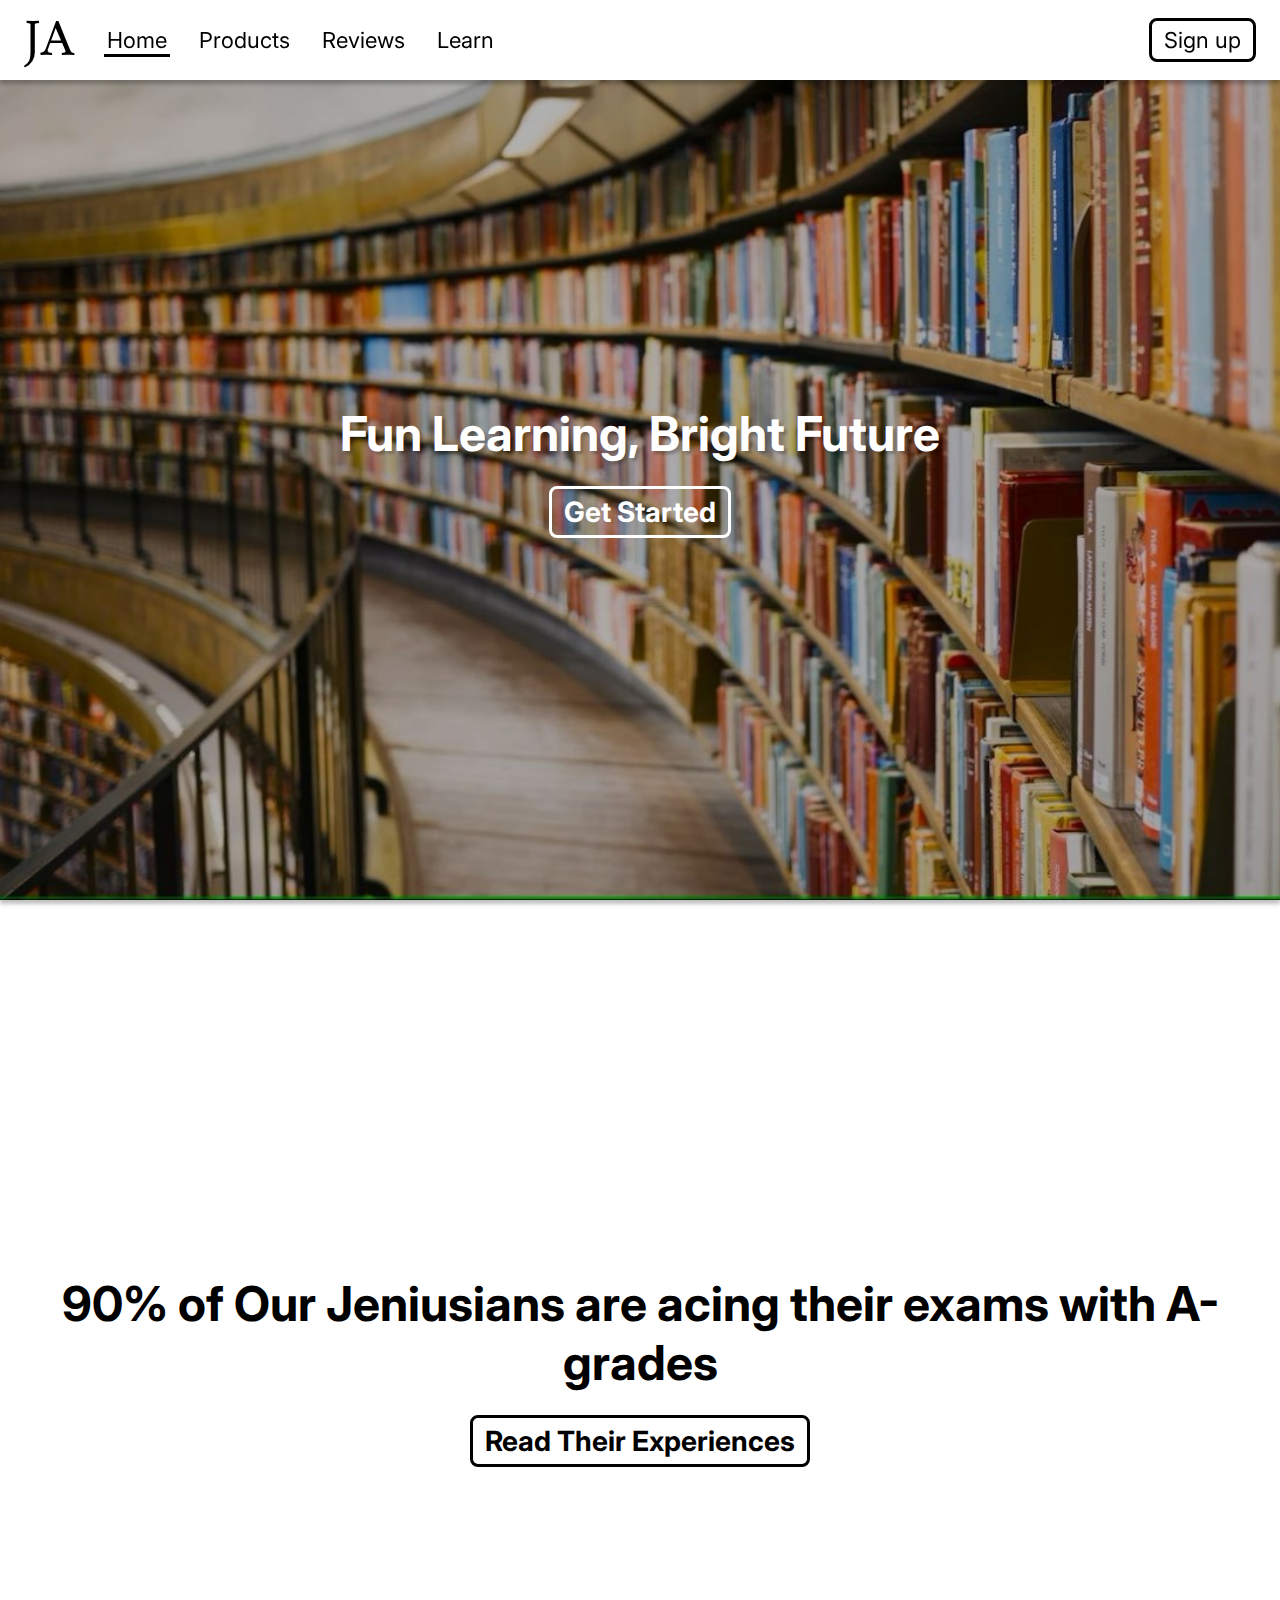
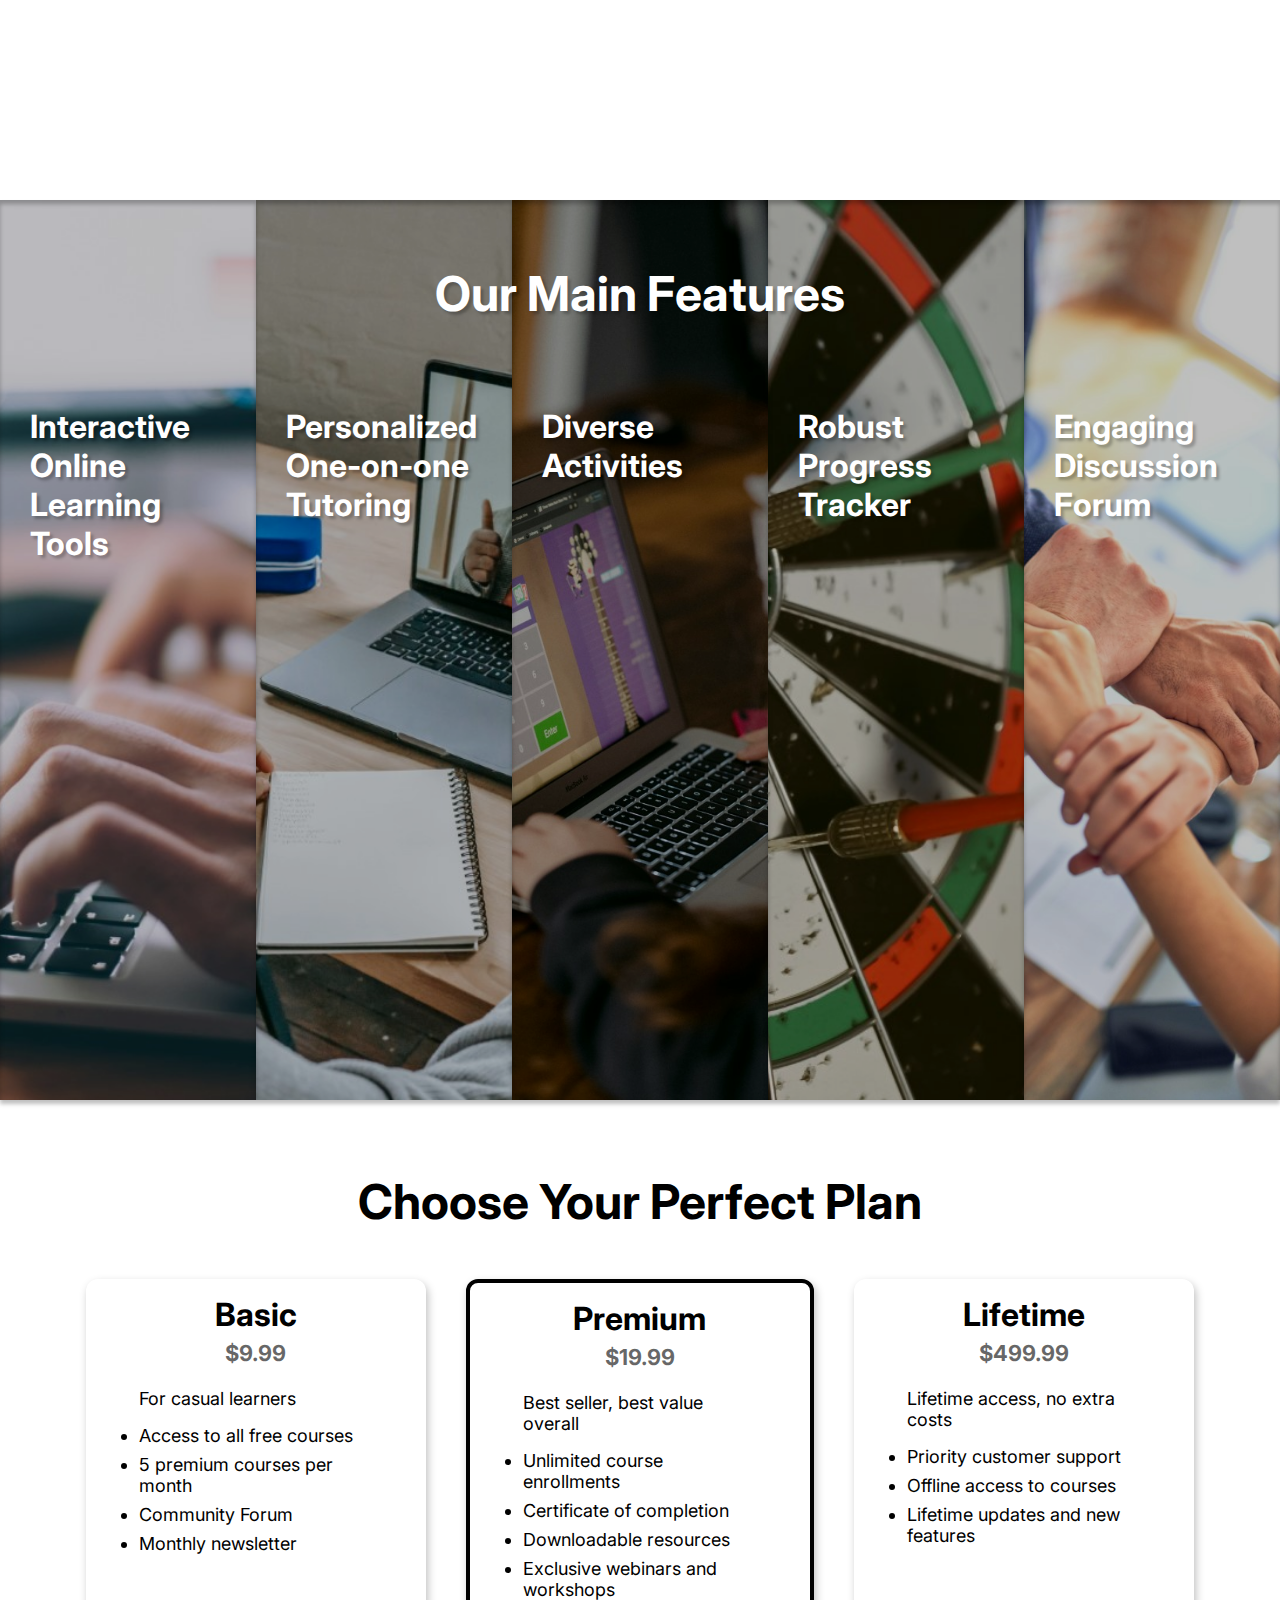
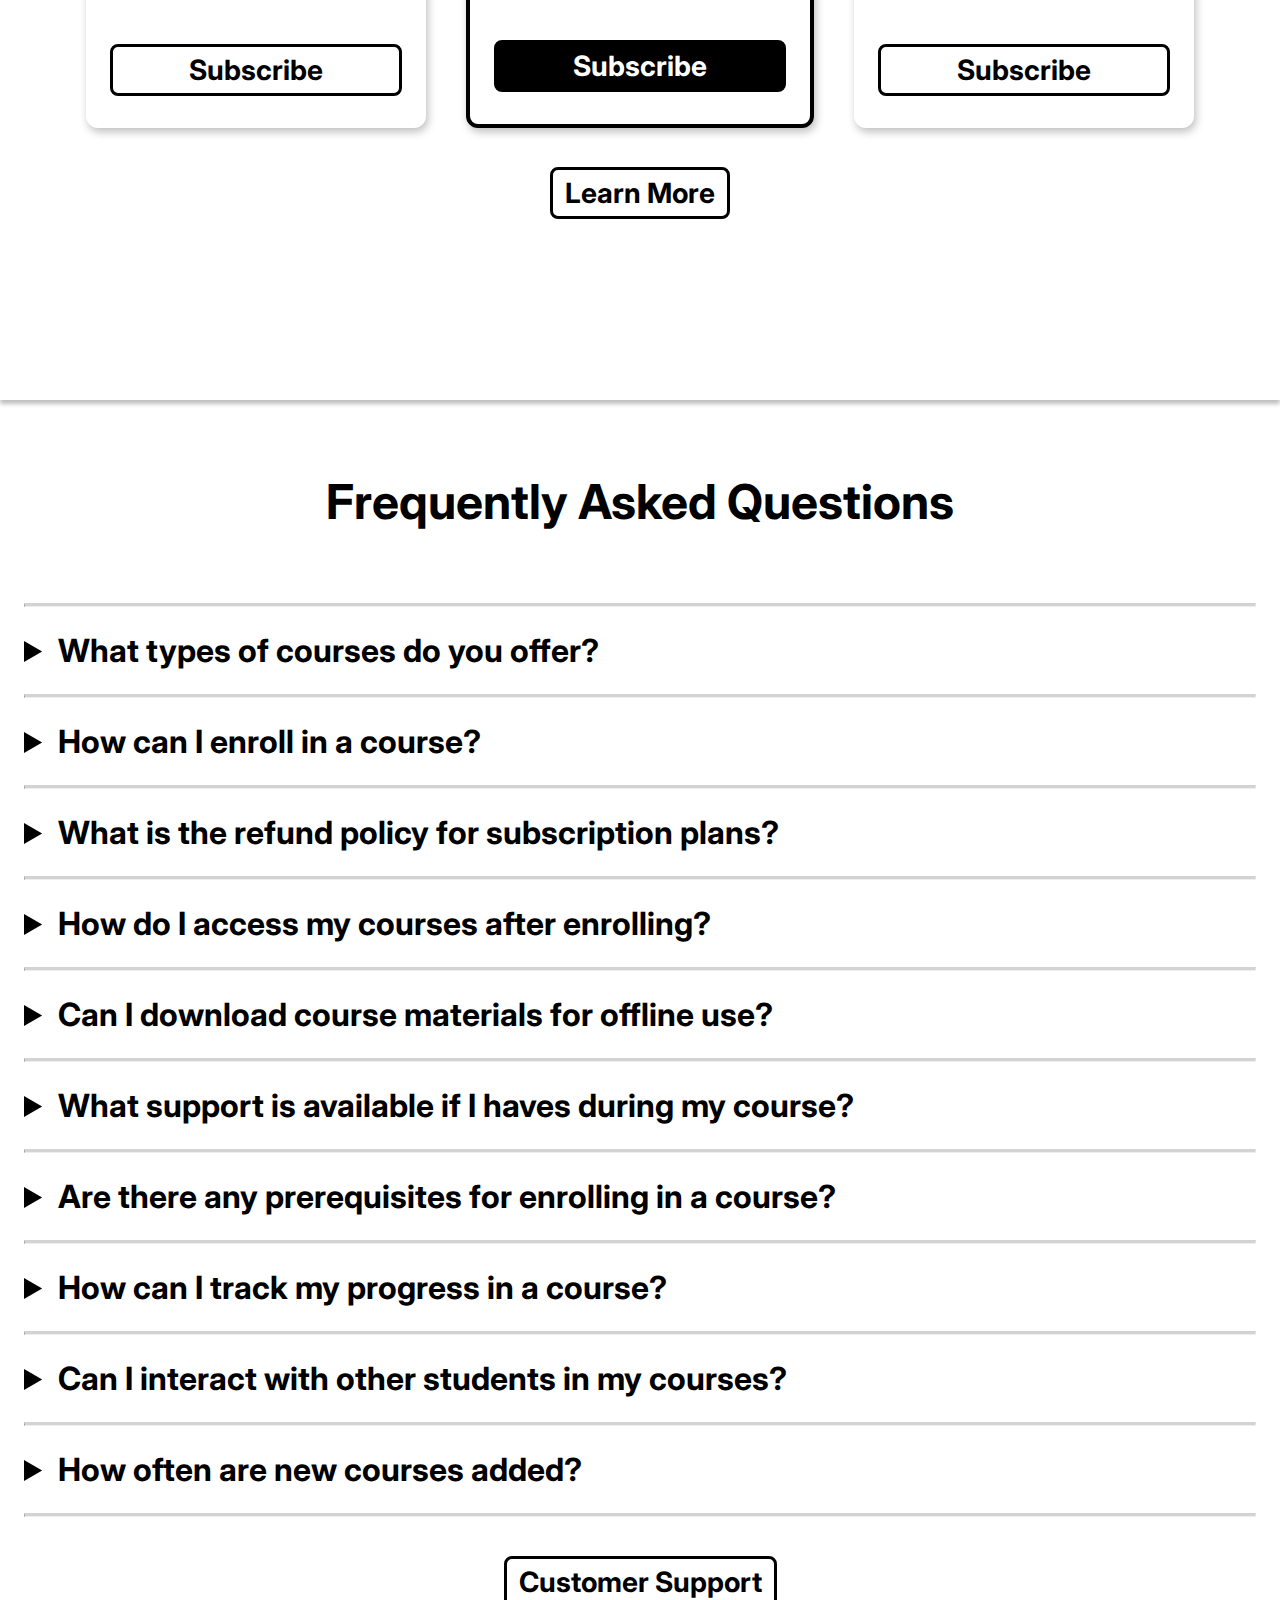
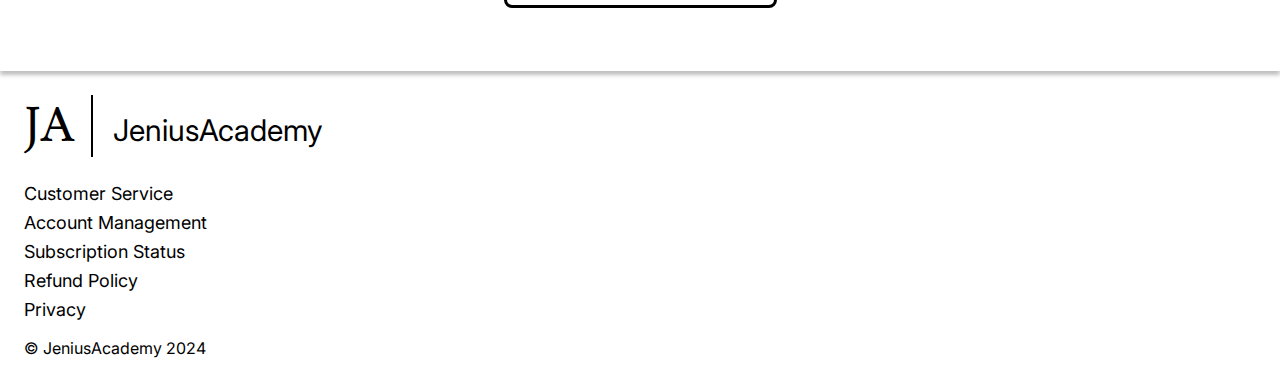
==== index.html @ 5852e455 "Started on the register page and from" ====
<!DOCTYPE html>
<html lang="en">

<head>
  <meta charset="UTF-8">
  <meta name="viewport" content="width=device-width, initial-scale=1.0">
  <link rel="stylesheet" href="/styles/style.css">
  <script src="/scripts/customElements.js" defer></script>
  <link rel="preconnect" href="https://fonts.googleapis.com">
  <link rel="preconnect" href="https://fonts.gstatic.com" crossorigin>
  <link
    href="https://fonts.googleapis.com/css2?family=Lusitana:wght@400;700&family=Roboto+Mono:ital,wght@0,100..700;1,100..700&display=swap"
    rel="stylesheet">
  <link
    href="https://fonts.googleapis.com/css2?family=Inter:wght@100..900&family=Lusitana:wght@400;700&family=Roboto+Mono:ital,wght@0,100..700;1,100..700&display=swap"
    rel="stylesheet">
  <title>Home</title>
</head>

<body>
  <custom-header></custom-header>
  <section class="shaded-vertical" id="main">
    <div class="spacer">
      <h1 class="inter-bold shaded-text">Fun Learning, Bright Future</h1>
      <a class="inter-bold white-button" href="/subscription/index.html">Get Started</a>
    </div>
  </section>
  <section class="shaded-vertical" id="boast">
    <div class="spacer">
      <h1 class="inter-bold">90% of Our Jeniusians are acing their exams with A-grades</h1>
      <a class="inter-bold black-button" href="/testimony/index.html">Read Their Experiences</a>
    </div>
  </section>
  <section class="shaded-vertical" id="features">
    <h1 class="inter-bold shaded-text feature-title">Our Main Features</h1>
    <span class="feature" style="background-image: url(/assets/img/feature1.jpg);">
      <div>
        <h2 class="inter-bold shaded-text">Interactive Online Learning Tools</h2>
        <p class="inter-regular shaded-text">An engaging platform with multimedia elements, adaptive
          feedback, and
          hands-on simulations to enhance
          interactive learning.</p>
      </div>
    </span>
    <span class="feature" style="background-image: url(/assets/img/feature2.jpg)">
      <div class="spacer">
        <h2 class="inter-bold shaded-text">Personalized One-on-one Tutoring</h2>
        <p class="inter-regular shaded-text">Expert tutors provide individualized online instruction,
          addressing your
          unique learning needs with flexible
          scheduling. Description</p>
      </div>
    </span>
    <span class="feature" style="background-image: url(/assets/img/feature3.jpg);">
      <div>
        <h2 class="inter-bold shaded-text">Diverse Activities</h2>
        <p class="inter-regular shaded-text">A variety of practice exercises, challenges, and
          simulations
          to reinforce
          learning through practical
          application.</p>
      </div>
    </span>
    <span class="feature" style="background-image: url('/assets/img/feature4.jpg');">
      <div class="spacer">
        <h2 class="inter-bold shaded-text">Robust Progress Tracker</h2>
        <p class="inter-regular shaded-text">A visual tool to monitor your performance, set goals, and
          receive
          personalized recommendations for
          improvement.</p>
      </div>
    </span>
    <span class="feature" style="background-image: url('/assets/img/feature5.jpg');">
      <div>
        <h2 class="inter-bold shaded-text">Engaging Discussion Forum</h2>
        <p class="inter-regular shaded-text">A community space for learners to asks, discuss
          topics, and
          collaborate with peers and instructors.
        </p>
      </div>
    </span>
  </section>
  <section class="shaded-vertical" id="subscriptions">
    <div class="spacer">
      <h1 class="inter-bold">Choose Your Perfect Plan</h1>
      <div class="plans">
        <span class="shaded-card plan">
          <h2 class="inter-bold">Basic</h2>
          <h3 class="inter-bold">$9.99</h3>
          <p class="inter-regular">For casual learners</p>
          <ul class="inter-regular">
            <li>Access to all free courses</li>
            <li>5 premium courses per month</li>
            <li>Community Forum</li>
            <li>Monthly newsletter</li>
          </ul>
          <a href="" class="inter-bold black-button">Subscribe</a>
        </span>
        <span class="shaded-card suggested-card plan">
          <h2 class="inter-bold">Premium</h2>
          <h3 class="inter-bold">$19.99</h3>
          <p class="inter-regular">Best seller, best value overall</p>
          <ul class="inter-regular">
            <li>Unlimited course enrollments</li>
            <li>Certificate of completion</li>
            <li>Downloadable resources</li>
            <li>Exclusive webinars and workshops</li>
          </ul>
          <a href="" class="inter-bold black-button-filled">Subscribe</a>
        </span>
        <span class="shaded-card plan">
          <h2 class="inter-bold">Lifetime</h2>
          <h3 class="inter-bold">$499.99</h3>
          <p class="inter-regular">Lifetime access, no extra costs</p>
          <ul class="inter-regular">
            <li>Priority customer support</li>
            <li>Offline access to courses</li>
            <li>Lifetime updates and new features</li>
          </ul>
          <a href="" class="inter-bold black-button">Subscribe</a>
        </span>
      </div>
      <a class="inter-bold black-button" href="/subscription/index.html">Learn More</a>
    </div>
  </section>
  <section class="shaded-vertical" id="faq">
    <div class="spacer">
      <h1 class="inter-bold">Frequently Asked Questions</h1>
      <div class="qna">
        <hr>
        <details>
          <summary class="inter-bold question">What types of courses do you offer?</summary>
          <p class="inter-regular answer">We offer a wide range of courses across various subjects, including
            technology, arts, science, business, and
            more, suitable for all skill levels from beginner to advanced.</p>
        </details>
        <hr>
        <details>
          <summary class="inter-bold question">How can I enroll in a course?</summary>
          <p class="inter-regular answer">To enroll in a course, simply sign up for an account, browse our course
            catalog, and click the "Enroll"
            button on the course page.</p>
        </details>
        <hr>
        <details>
          <summary class="inter-bold question">What is the refund policy for subscription plans?</summary>
          <p class="inter-regular answer">We offer a 14-day money-back guarantee on all subscription plans. If you're
            not satisfied, you can request a
            refund within this period</p>
        </details>
        <hr>
        <details>
          <summary class="inter-bold question">How do I access my courses after enrolling?</summary>
          <p class="inter-regular answer">Once enrolled, you can access your courses by logging into your account and
            navigating to the "My Courses"
            section.</p>
        </details>
        <hr>
        <details>
          <summary class="inter-bold question">Can I download course materials for offline use?</summary>
          <p class="inter-regular answer">Yes, our Student and Annual plans include the option to download course
            materials for offline access. You can
            access your downloaded materials in the “Downloads” section</p>
        </details>
        <hr>
        <details>
          <summary class="inter-bold question">What support is available if I haves during my course?</summary>
          <p class="inter-regular answer">We offer various support options, including community forums, email support,
            and one-on-one tutoring for more
            personalized assistance.</p>
        </details>
        <hr>
        <details>
          <summary class="inter-bold question">Are there any prerequisites for enrolling in a course?</summary>
          <p class="inter-regular answer">Prerequisites vary by course and are listed on each course's detail page. Some
            advanced courses may require
            prior knowledge or completion of related courses.</p>
        </details>
        <hr>
        <details>
          <summary class="inter-bold question">How can I track my progress in a course?</summary>
          <p class="inter-regular answer">Our Robust Progress Tracker provides detailed insights into your performance,
            including completed modules,
            quiz scores, and overall progress.</p>
        </details>
        <hr>
        <details>
          <summary class="inter-bold question">Can I interact with other students in my courses?</summary>
          <p class="inter-regular answer">Yes, our Engaging Discussion Forum allows you to interact with peers,
            participate in discussions, and share
            insights related to your courses.</p>
        </details>
        <hr>
        <details>
          <summary class="inter-bold question">How often are new courses added?</summary>
          <p class="inter-regular answer">We regularly update our course catalog with new content. Subscribers receive
            notifications about new courses
            and updates through our monthly newsletter.</p>
        </details>
        <hr>
      </div>
      <a href="" class="inter-bold black-button">Customer Support</a>
    </div>
  </section>
  <custom-footer></custom-footer>
</body>

</html>
---- styles/style.css ----
@media screen {
  :root {
    --logo-size: 48px;
    --logo-name-size: 30px;
    --navigation-size: 22px;
    --title-size: 48px;
    --second-title-size: 32px;
    --signup-text-size: 22px;
    --price-size: 22px;
    --description-size: 18px;
    --generic-button-size: 28px;
    --features-percentage: 20%;
    --feature-title-visibility: initial;
    --feature-flex-value: 1.3 1;
    --card-padding: 16px 24px 32px 24px;
  }
}

@media screen and (max-width: 768px) {
  :root {
    --logo-size: 40px;
    --logo-name-size: 30px;
    --navigation-size: 18px;
    --title-size: 40px;
    --second-title-size: 32px;
    --signup-text-size: 18px;
    --price-size: 22px;
    --description-size: 14px;
    --generic-button-size: 24px;
    --features-percentage: 20%;
    --feature-title-visibility: none;
    --feature-flex-value: 1.3 1;
    --card-padding: 16px 12px 32px 12px;
  }
}

:root {
  --main-color: black;
  --back-color: white;
  --hyperlink-hover-color: rgba(0, 0, 0, 0.75);
  --shadow-color: rgba(0, 0, 0, 0.25);
  --half-transparent-dark-color: rgba(0, 0, 0, 0.5);
  --transparent-color: rgba(0, 0, 0, 0);
  --price-color: rgba(0, 0, 0, 0.6);
}

.lusitana-regular {
  font-family: "Lusitana", serif;
  font-weight: 400;
  font-style: normal;
}

.lusitana-bold {
  font-family: "Lusitana", serif;
  font-weight: 700;
  font-style: normal;
}

.inter-regular {
  font-family: "Inter", sans-serif;
  font-optical-sizing: auto;
  font-weight: 400;
  font-style: normal;
  font-variation-settings: "slnt" 0;
}

.inter-bold {
  font-family: "Inter", sans-serif;
  font-optical-sizing: auto;
  font-weight: 700;
  font-style: normal;
  font-variation-settings: "slnt" 0;
}

.shaded-vertical {
  box-shadow: 0 4px 4px 0 var(--shadow-color);
}

.shaded-card {
  transition-duration: 0.3s;
  background-color: var(--back-color);
  box-shadow: 2px 4px 8px 0 var(--shadow-color);
  padding: var(--card-padding);
  border-radius: 12px;
  box-sizing: border-box;
}

.shaded-card:hover {
  transition-duration: 0.3s;
  box-shadow: 4px 6px 12px 0 var(--shadow-color);
}

.suggested-card {
  border: 4px solid var(--main-color);
}

.shaded-text {
  text-shadow: 3px 3px 3px var(--shadow-color);
}

.spacer {
  width: 100%;
}

.hidden {
  display: none;
}

html,
body {
  margin: 0;
  padding: 0;
}

header {
  display: flex;
  z-index: 2;
  position: fixed;
  top: 0;
  height: 80px;
  width: 100%;
  background-color: var(--back-color);
  align-items: center;
  padding: 16px 24px;
  box-sizing: border-box;
}

nav {
  display: inherit;
  width: 100%;
  align-items: center;
}

nav * {
  color: var(--text-color);
}

section {
  display: flex;
  min-width: 100%;
  min-height: 100vh;
  padding: 24px 24px;
  box-sizing: border-box;
  overflow-x: clip;
}

h1 {
  font-size: var(--title-size);
}

h2 {
  font-size: var(--second-title-size);
}

a {
  text-decoration: none;
  color: var(--main-color);
}

details summary {
  cursor: pointer;
  margin-bottom: -15px;
  transition: margin-bottom 0.15s;
}

details[open] summary {
  margin-bottom: 10px;
}

footer {
  padding: 24px 24px;
}

footer * {
  position: relative;
}

.vertical-line {
  border-right: 2px solid;
  padding-right: 16px;
  height: 50px;
}

.logo {
  transition-duration: 1s;
  cursor: default;
  font-size: var(--logo-size);
  margin-right: 16px;
}

.logo:hover {
  transition-duration: 0.3s;
  text-shadow: 3px 3px 3px var(--shadow-color);
}

.logo-name {
  font-size: var(--logo-name-size);
}

.navigation-button {
  position: relative;
  font-size: var(--navigation-size);
  margin-left: 16px;
  margin-right: 16px;
}

.navigation-button::after {
  transition-duration: 0.3s;
  content: "";
  height: 3px;
  width: 0;
  position: absolute;
  left: 50%;
  bottom: -4px;
  background-color: var(--main-color);
  pointer-events: none;
}

.navigation-button:hover::after {
  transition-duration: 0.3s;
  width: 110%;
  left: -5%;
}

#current {
  cursor: default;
  pointer-events: none;
}

#current::after {
  content: "";
  height: 3px;
  width: 110%;
  position: absolute;
  left: -5%;
  bottom: -4px;
}

.signup {
  font-size: var(--signup-text-size);
}

.black-button {
  transition-duration: 0.3s;
  margin-left: auto;
  padding: 6px 12px;
  border: 3px solid var(--main-color);
  border-radius: 8px;
}

.black-button-filled {
  transition-duration: 0.3s;
  margin-left: auto;
  padding: 6px 12px;
  border: 3px solid var(--main-color);
  border-radius: 8px;
  background-color: var(--main-color);
  color: var(--back-color);
}

.black-button:hover,
.black-button-filled:hover {
  transition-duration: 0.3s;
  background-color: var(--main-color);
  color: var(--back-color);
  box-shadow: 4px 4px 3px var(--shadow-color);
}

.black-button:active,
.black-button-filled:active {
  box-shadow: none;
}

.white-button {
  transition-duration: 0.3s;
  margin-left: auto;
  padding: 6px 12px;
  border: 3px solid var(--back-color);
  border-radius: 8px;
}

.white-button:hover {
  transition-duration: 0.3s;
  background-color: var(--back-color);
  color: var(--main-color);
  box-shadow: 4px 4px 3px var(--shadow-color);
}

.white-button:active {
  box-shadow: none;
}

.footer-hyperlinks a {
  transition-duration: 0.3s;
  font-size: 18px;
  display: block;
  margin-top: 8px;
}

.footer-hyperlinks a:hover {
  transition-duration: 0.3s;
  color: var(--hyperlink-hover-color);
}

/* Home Page */

#main {
  background-image: url(/assets/img/home-main.jpg);
  background-size: cover;
  overflow-y: clip;
  align-items: center;
  justify-content: center;
  text-align: center;
}

#main * {
  color: var(--back-color);
}

#main a {
  font-size: var(--generic-button-size);
}

#main-background {
  width: 100%;
}

#boast {
  display: flex;
  align-items: center;
  justify-content: center;
  text-align: center;
}

#boast a {
  font-size: var(--generic-button-size);
}

#features {
  flex-wrap: wrap;
  padding: 0;
  color: var(--back-color);
  justify-content: space-evenly;
}

#features h1 {
  display: var(--feature-title-visibility);
  z-index: 1;
  position: absolute;
  left: 50%;
  transform: translate(-50%);
  margin-top: 64px;
}

.feature {
  display: flex;
  flex-wrap: wrap;
  justify-content: center;
  position: relative;
  box-shadow: inset 0 4px 4px var(--shadow-color);
  transition-duration: 0.5s;
  flex: 1 1;
  background-size: cover;
  background-position-x: center;
  height: 100vh;
  box-sizing: border-box;
  min-width: 210px;
}

.feature:hover {
  transition-duration: 0.5s;
  flex: var(--feature-flex-value);
}

.feature::before {
  transition-duration: 0.5s;
  background-color: var(--shadow-color);
  content: "";
  position: absolute;
  width: 100%;
  height: 100%;
}

.feature:hover::before {
  transition-duration: 0.5s;
  background-color: var(--half-transparent-dark-color);
  backdrop-filter: blur(5px);
}

.feature div {
  padding: 180px 30px;
  z-index: 1;
}

.feature p {
  transition-duration: 0.3s;
  font-size: var(--description-size);
  opacity: 0;
}

.feature:hover p,
.feature:active p {
  transition-duration: 1s;
  opacity: 100%;
}

#subscriptions {
  justify-content: center;
  text-align: center;
  padding-bottom: 72px;
}

#subscriptions h1 {
  margin: 48px 0;
}

#subscriptions a {
  font-size: var(--generic-button-size);
}

.plans {
  display: flex;
  flex-wrap: wrap;
  padding: 0 5%;
  gap: 40px;
  margin-bottom: 48px;
  justify-content: space-around;
}

.plan {
  display: flex;
  flex-direction: column;
  justify-content: center;
  transition-duration: 0.3s;
  z-index: 0;
  position: relative;
  flex: 1 1;
}

.plan:not(.suggested-card) {
  transition-duration: 0.3s;
  transition-timing-function: linear;
}

.plans .plan:not(:hover) {
  transition-duration: 0.3s;
}

.plans:hover .plan:not(:hover) {
  transition-duration: 0.3s;
  opacity: 50%;
  transform: scale(95%);
}

.plan:hover {
  transition-duration: 0.3s;
  opacity: 100%;
  z-index: 1;
  transform: scale(105%);
}

.plan h2 {
  margin: 0;
}

.plan h3 {
  font-size: var(--price-size);
  color: var(--price-color);
  margin-top: 6px;
}

.plan p {
  font-size: var(--description-size);
  margin: 0 32px 10% 10%;
  text-align: left;
  margin-bottom: 8px;
}

.plan ul {
  text-align: left;
  margin-top: 0;
  margin-bottom: 32px;
  padding: 0;
  margin-left: 10%;
  margin-right: 10%;
}

.plan li {
  margin: 8px 0;
  font-size: var(--description-size);
}

.plan a {
  font-size: var(--generic-button-size);
  box-sizing: border-box;
  width: 100%;
  margin-top: auto;
  margin-left: auto;
  margin-right: auto;
}

#faq {
  text-align: center;
  padding-bottom: 72px;
}

#faq h1 {
  margin: 48px 0 72px 0;
}

#faq hr {
  border-top: 3px solid lightgrey;
  margin: 39px 0 24px 0;
}

#faq a {
  font-size: var(--generic-button-size);
}

.qna {
  text-align: left;
  margin-bottom: 48px;
}

.question {
  font-size: var(--second-title-size);
}

.answer {
  font-size: var(--navigation-size);
  margin-left: 32px;
  margin-top: 8px;
}

/* Register Page */

#register {
  background-image: url(/assets/img/register-main.jpg);
  background-size: cover;
  background-position: center;
  overflow-y: clip;
  align-items: center;
  justify-content: right;
}

#register .shaded-card {
  max-width: 550px;
  margin-top: 72px;
  padding: 36px 32px 40px 32px;
}

#register .shaded-card h1 {
  text-align: center;
  margin: 0 0 36px 0;
}

#register-form {
  display: flex;
  flex-wrap: wrap;
  gap: 20px;
}

input {
  width: 100%;
  box-sizing: border-box;
  font-size: var(--generic-button-size);
  border: 3px solid var(--main-color);
  border-radius: 8px;
  padding: 12px 12px;
}

input[type=submit] {
  padding: 12px 12px;
  cursor: pointer;
}

#register-form span {
  flex: 1 1;
}

#register-form div {
  width: 100%;
}
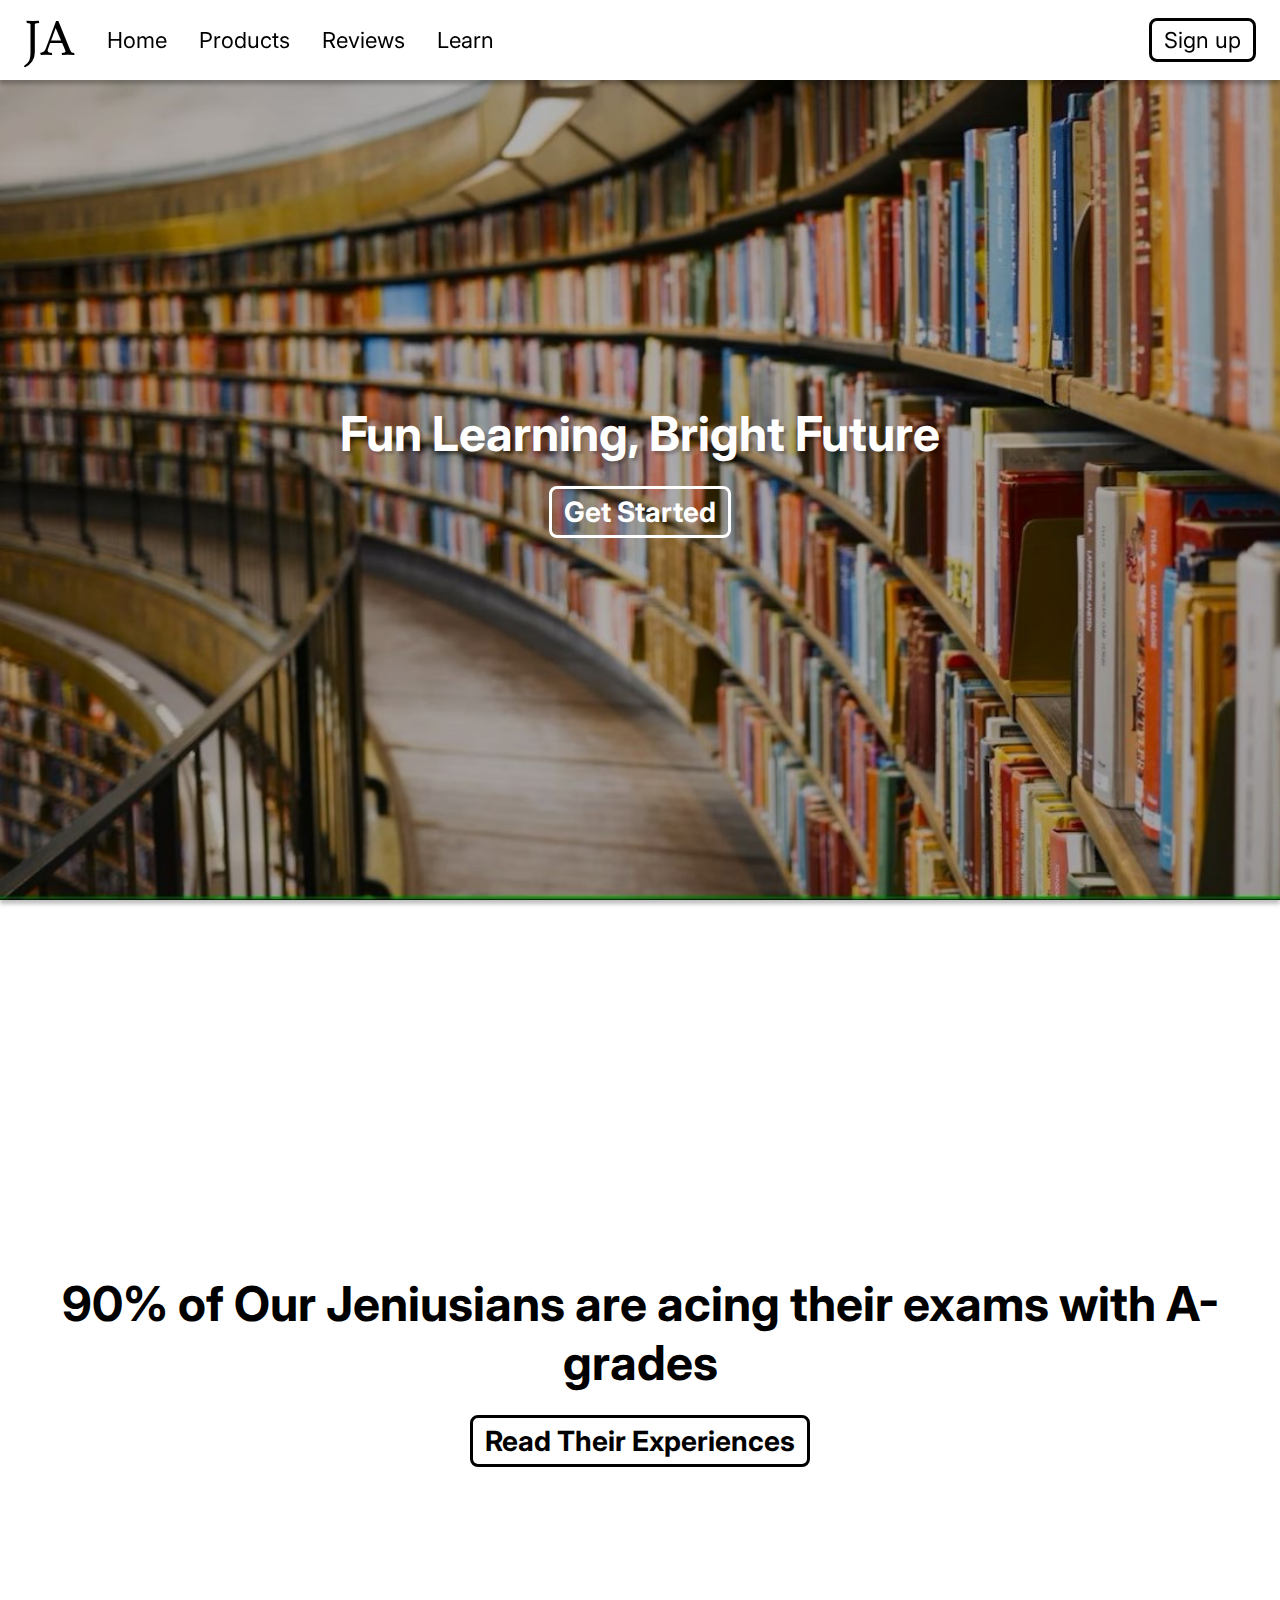
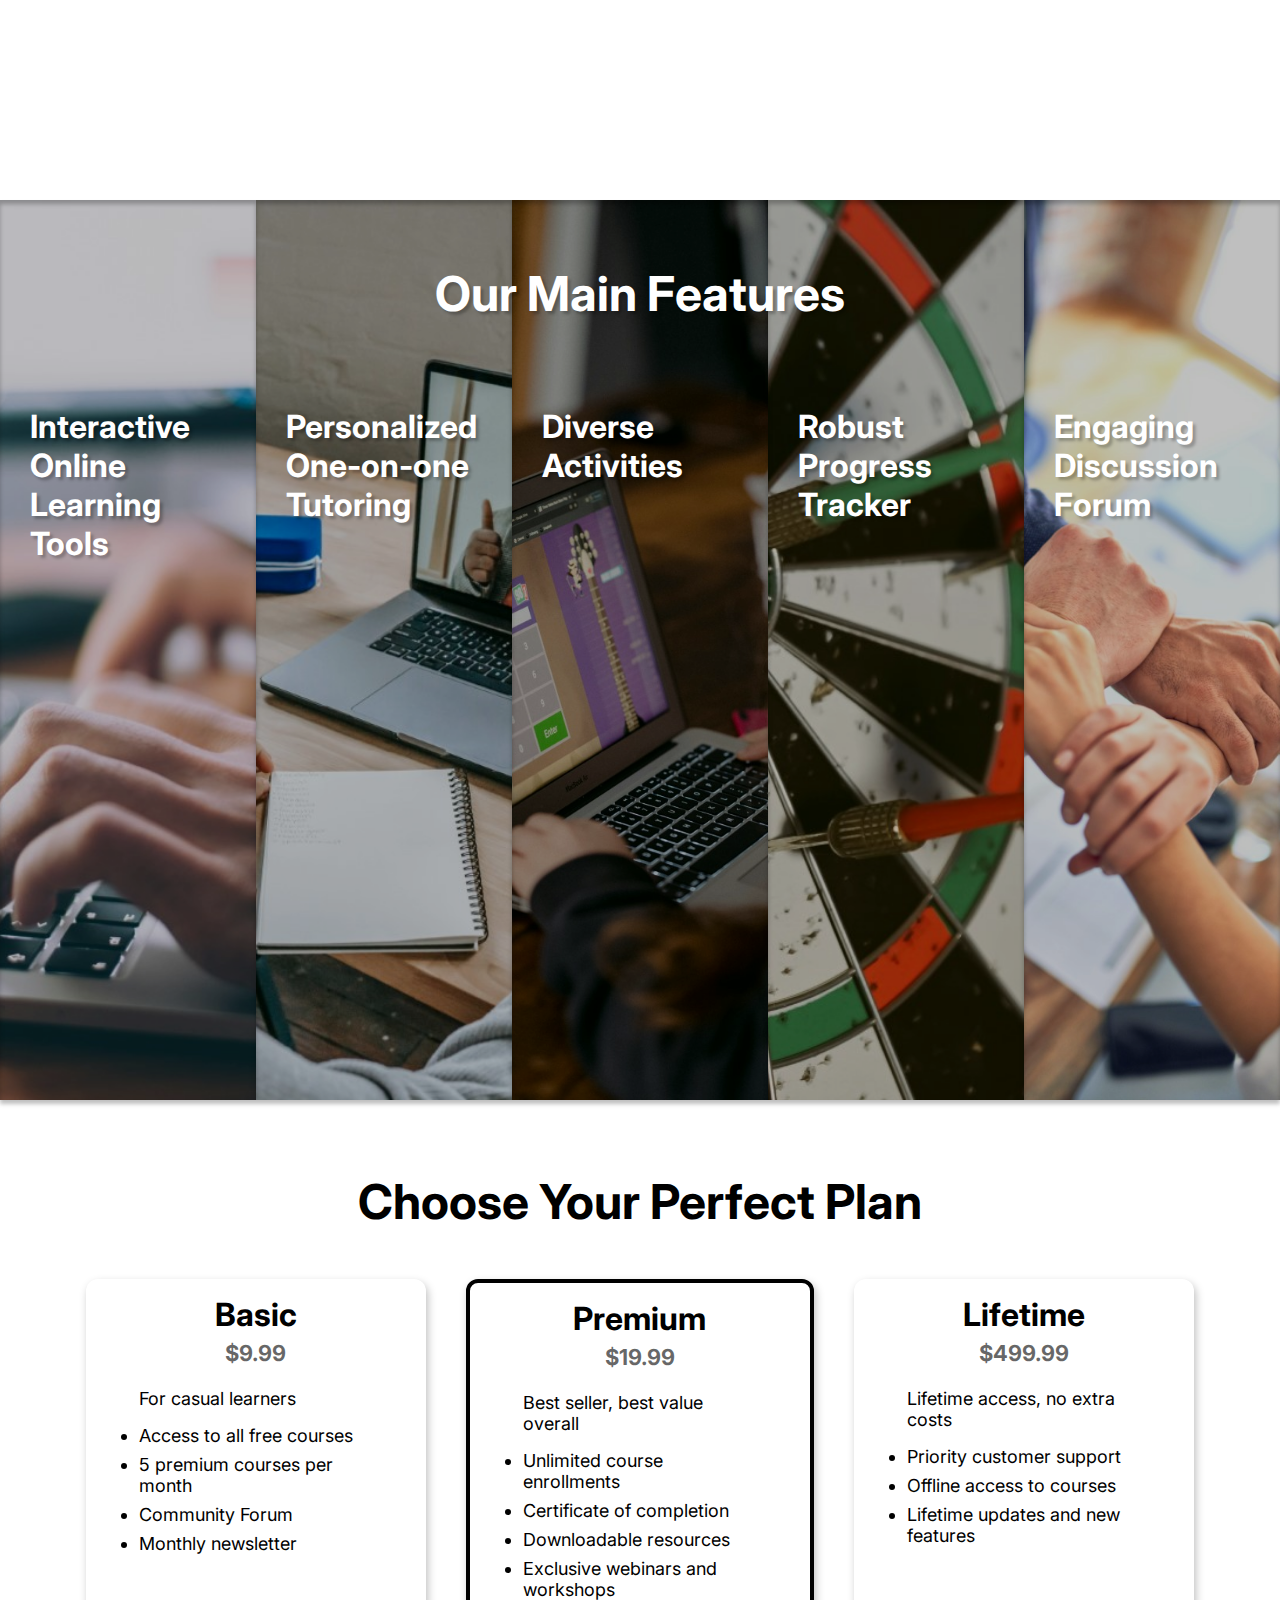
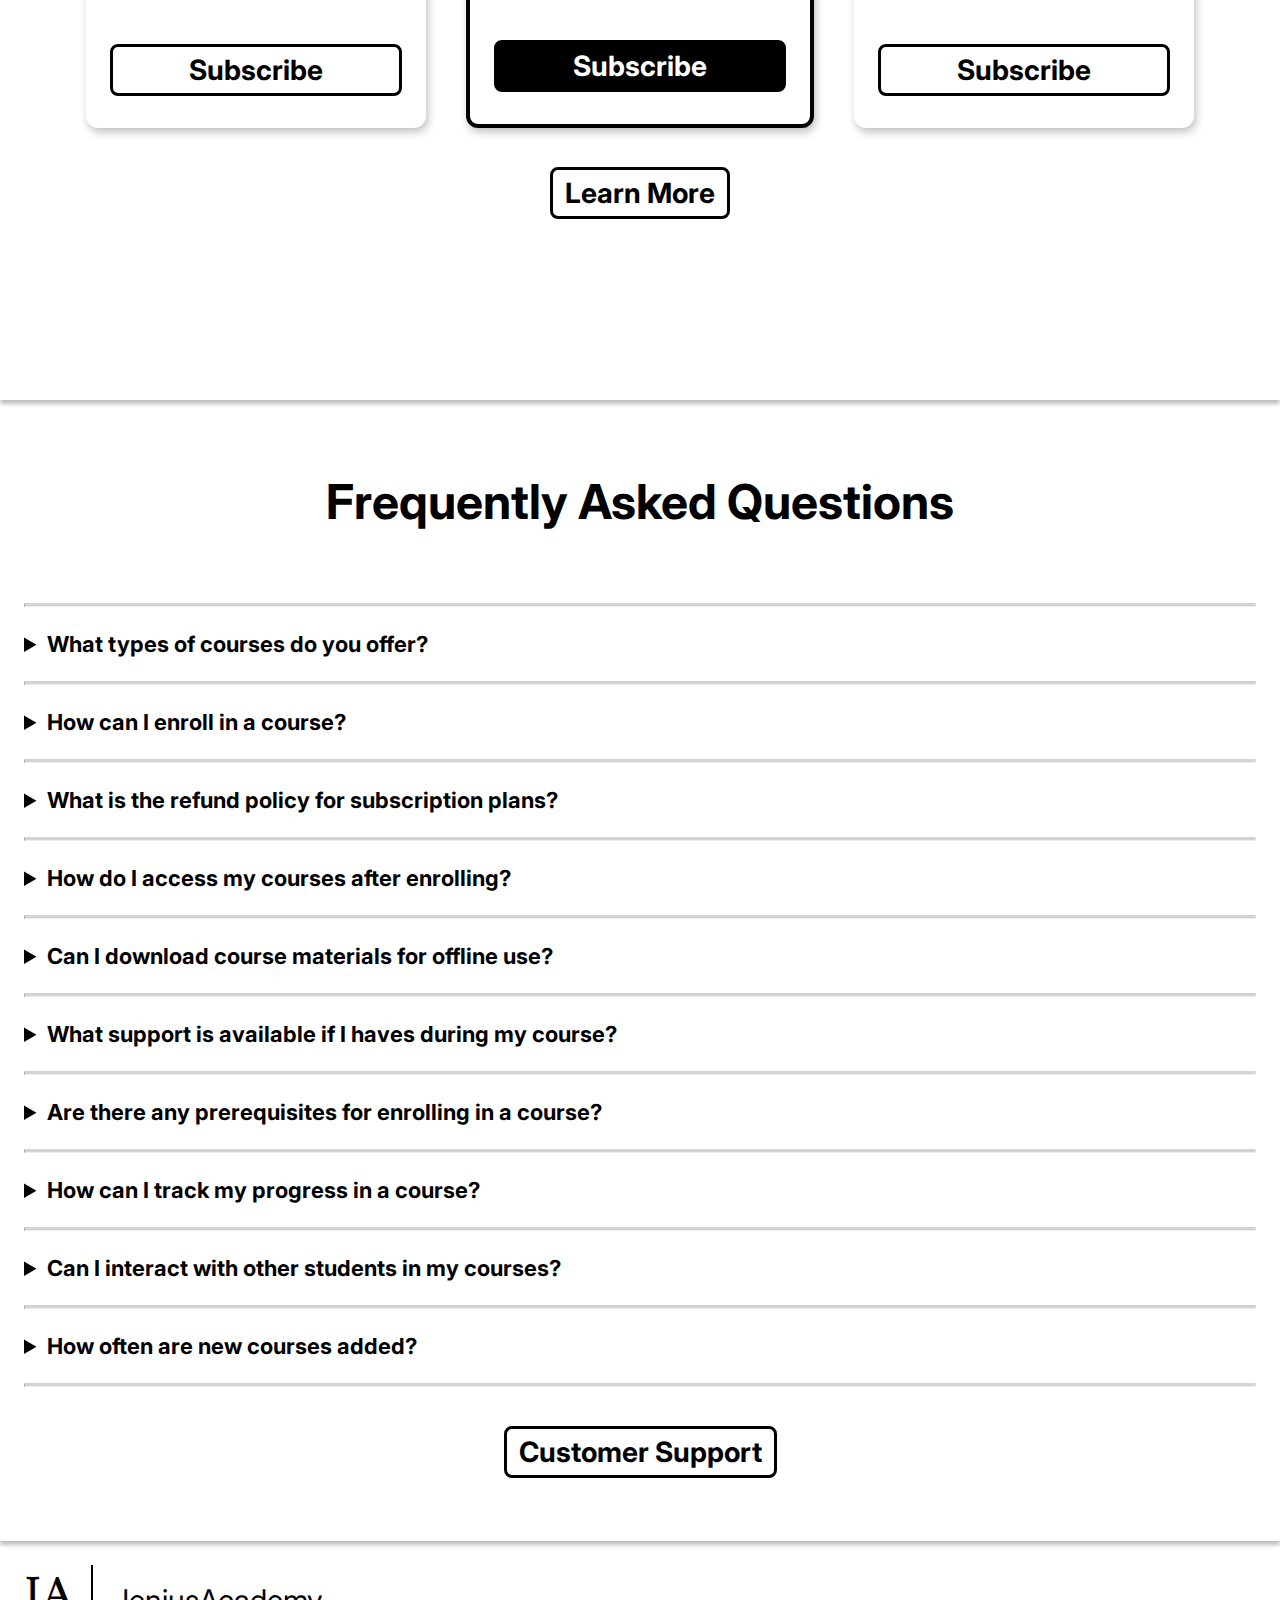
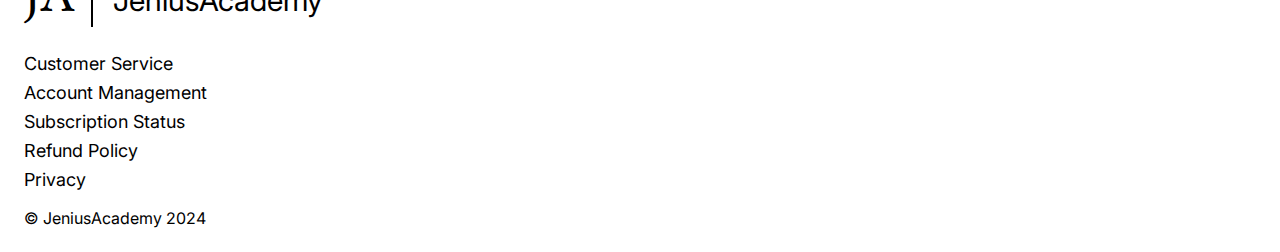
==== commit e073f8fe: "path optimizing finished" ====
--- a/index.html
+++ b/index.html
@@ -4,8 +4,9 @@
 <head>
   <meta charset="UTF-8">
   <meta name="viewport" content="width=device-width, initial-scale=1.0">
-  <link rel="stylesheet" href="/styles/style.css">
-  <script src="/scripts/customElements.js" defer></script>
+  <link rel="stylesheet" href="./styles/style.css">
+  <script src="./scripts/customElements.js" defer></script>
+  <script src="./scripts/authenticate.js" defer></script>
   <link rel="preconnect" href="https://fonts.googleapis.com">
   <link rel="preconnect" href="https://fonts.gstatic.com" crossorigin>
   <link
@@ -120,7 +121,7 @@
           <a href="" class="inter-bold black-button">Subscribe</a>
         </span>
       </div>
-      <a class="inter-bold black-button" href="/subscription/index.html">Learn More</a>
+      <a class="inter-bold black-button" href="/subscription/index.html#features">Learn More</a>
     </div>
   </section>
   <section class="shaded-vertical" id="faq">
--- a/styles/style.css
+++ b/styles/style.css
@@ -25,12 +25,11 @@
     --second-title-size: 32px;
     --signup-text-size: 18px;
     --price-size: 22px;
-    --description-size: 14px;
+    --description-size: 16px;
     --generic-button-size: 24px;
     --features-percentage: 20%;
     --feature-title-visibility: none;
     --feature-flex-value: 1.3 1;
-    --card-padding: 16px 12px 32px 12px;
   }
 }
 
@@ -42,6 +41,11 @@
   --half-transparent-dark-color: rgba(0, 0, 0, 0.5);
   --transparent-color: rgba(0, 0, 0, 0);
   --price-color: rgba(0, 0, 0, 0.6);
+  --warning-color: rgb(200, 50, 50);
+}
+
+html {
+  scroll-behavior: smooth;
 }
 
 .lusitana-regular {
@@ -76,6 +80,10 @@
   box-shadow: 0 4px 4px 0 var(--shadow-color);
 }
 
+.shaded-box {
+  box-shadow: 3px 3px 8px 0 var(--shadow-color);
+}
+
 .shaded-card {
   transition-duration: 0.3s;
   background-color: var(--back-color);
@@ -145,6 +153,7 @@
 }
 
 h1 {
+  transition-duration: 0.3s;
   font-size: var(--title-size);
 }
 
@@ -236,13 +245,21 @@
   bottom: -4px;
 }
 
-.signup {
+#username {
+  margin-left: auto;
+  font-size: var(--navigation-size);
+  margin-right: 16px;
+}
+
+#toggle {
   font-size: var(--signup-text-size);
+  cursor: pointer;
+  display: none;
 }
 
 .black-button {
   transition-duration: 0.3s;
-  margin-left: auto;
+  color: var(--main-color);
   padding: 6px 12px;
   border: 3px solid var(--main-color);
   border-radius: 8px;
@@ -273,6 +290,7 @@
 
 .white-button {
   transition-duration: 0.3s;
+  color: var(--back-color);
   margin-left: auto;
   padding: 6px 12px;
   border: 3px solid var(--back-color);
@@ -305,7 +323,7 @@
 /* Home Page */
 
 #main {
-  background-image: url(/assets/img/home-main.jpg);
+  background-image: url(../assets/img/home-main.jpg);
   background-size: cover;
   overflow-y: clip;
   align-items: center;
@@ -313,7 +331,7 @@
   text-align: center;
 }
 
-#main * {
+#main h1 {
   color: var(--back-color);
 }
 
@@ -361,7 +379,7 @@
   transition-duration: 0.5s;
   flex: 1 1;
   background-size: cover;
-  background-position-x: center;
+  background-position: center;
   height: 100vh;
   box-sizing: border-box;
   min-width: 210px;
@@ -410,12 +428,23 @@
   padding-bottom: 72px;
 }
 
+#subscriptions::before {
+  content: "";
+  position: absolute;
+  width: 100%;
+  height: 100%;
+  left: 0;
+  z-index: 0;
+}
+
 #subscriptions h1 {
   margin: 48px 0;
+  position: relative;
 }
 
 #subscriptions a {
   font-size: var(--generic-button-size);
+  position: relative;
 }
 
 .plans {
@@ -448,7 +477,7 @@
 
 .plans:hover .plan:not(:hover) {
   transition-duration: 0.3s;
-  opacity: 50%;
+  opacity: 75%;
   transform: scale(95%);
 }
 
@@ -523,7 +552,7 @@
 }
 
 .question {
-  font-size: var(--second-title-size);
+  font-size: var(--navigation-size);
 }
 
 .answer {
@@ -535,7 +564,7 @@
 /* Register Page */
 
 #register {
-  background-image: url(/assets/img/register-main.jpg);
+  background-image: url(../assets/img/register-main.jpg);
   background-size: cover;
   background-position: center;
   overflow-y: clip;
@@ -560,24 +589,289 @@
   gap: 20px;
 }
 
+form label {
+  height: 16px;
+  display: block;
+  font-size: 16px;
+  padding-left: 8px;
+  color: var(--warning-color);
+  white-space: nowrap;
+  overflow: hidden;
+  text-overflow: ellipsis;
+}
+
 input {
+  transition-duration: 0.3s;
   width: 100%;
   box-sizing: border-box;
   font-size: var(--generic-button-size);
-  border: 3px solid var(--main-color);
+  border: 0;
+  border-bottom: 3px solid var(--half-transparent-dark-color);
+  padding: 3px 12px;
+}
+
+input:hover,
+input:focus {
+  transition-duration: 0.3s;
+  outline: none;
+}
+
+input:active {
+  transition-duration: 0.1s;
+  box-shadow: none;
+}
+
+input:focus {
+  border-color: var(--main-color);
+}
+
+input[type="submit"] {
+  padding: 12px;
+  cursor: pointer;
+}
+
+input[type="submit"]:disabled {
+  opacity: 50%;
+  cursor: not-allowed;
+  box-shadow: none;
+}
+
+#register-form span {
+  flex: 1 1 45%;
+}
+
+#register-form div {
+  width: 100%;
+}
+
+.wrong-input {
+  border-color: var(--warning-color);
+}
+
+/* Subscription Page */
+
+#products {
+  background-image: url("../assets/img/subscription-main.jpg");
+  background-size: cover;
+  background-position: center;
+  overflow-y: clip;
+  align-items: center;
+  justify-content: center;
+  text-align: center;
+  padding-bottom: 72px;
+  padding-top: 72px;
+}
+
+#products h1 {
+  color: var(--back-color);
+  z-index: 1;
+  position: relative;
+}
+
+#products a {
+  font-size: var(--generic-button-size);
+  position: relative;
+}
+
+#products::before {
+  content: "";
+  position: absolute;
+  width: 100%;
+  height: 100%;
+  left: 0;
+  top: 0;
+  z-index: 0;
+  backdrop-filter: blur(3px);
+}
+
+/* Testimony Page */
+
+#testimonies {
+  display: block;
+  position: relative;
+  background-image: url("../assets/img/testimony-main.jpg");
+  background-position: center;
+  background-size: cover;
+  padding: 72px;
+}
+
+#testimonies h1 {
+  position: relative;
+  text-align: center;
+  color: var(--back-color);
+}
+
+#testimonies::before {
+  content: "";
+  position: absolute;
+  width: 100%;
+  height: 100%;
+  left: 0;
+  top: 0;
+  backdrop-filter: blur(5px);
+  background-color: var(--shadow-color);
+}
+
+#reviewsrow {
+  padding-bottom: 72px;
+  display: flex;
+  flex-wrap: wrap;
+  flex-direction: row;
+  align-items: start;
+  justify-content: center;
+  gap: 20px;
+}
+
+.reviewscolumn {
+  flex: 1 1;
+  position: relative;
+  display: flex;
+  flex-wrap: wrap;
+  flex-direction: column;
+  gap: 20px;
+  align-items: flex-start;
+  justify-content: center;
+}
+
+.review {
+  min-width: 400px;
+}
+
+.review-content {
+  display: flex;
+  justify-content: space-between;
+}
+
+.head div {
+  text-align: left;
+}
+
+.review h2 {
+  margin-bottom: 0;
+}
+
+.review a {
+  margin-top: 0;
+  color: var(--price-color);
+  font-size: var(--navigation-size);
+}
+
+.review img {
+  right: 0;
+  height: 100px;
   border-radius: 8px;
-  padding: 12px 12px;
-}
-
-input[type=submit] {
-  padding: 12px 12px;
+}
+
+.review p {
+  margin-right: 8px;
+}
+
+/* learn page */
+
+#learn-main {
+  padding: 72px;
+  position: relative;
+  background-image: url("../assets/img/learn-cs50-main.jpg");
+}
+
+main-player {
+  margin-top: 72px;
+  width: 100%;
+}
+
+#learn-main iframe {
+  position: relative;
+  width: 100%;
+  aspect-ratio: 16 / 7;
+  border-radius: 16px;
+}
+
+#learn-main::before {
+  background-color: var(--shadow-color);
+  content: "";
+  position: absolute;
+  width: 100%;
+  height: 100%;
+  left: 0;
+  top: 0;
+  backdrop-filter: blur(5px);
+}
+
+#learn-main h1 {
+  position: relative;
+  color: var(--back-color);
+}
+
+#learn-main .shaded-card {
+  position: relative;
+  max-width: 600px;
+  margin-left: auto;
+}
+
+#video-details {
+  display: flex;
+  flex-direction: column;
+  gap: 12px;
+}
+
+#video-details h2 {
+  margin: 4px 0;
+}
+
+.lecturer, #university {
+  font-size: var(--description-size);
+}
+
+#video-details h3 {
+  margin: 0;
+}
+
+#video-details ul {
+  text-align: left;
+  margin: 0;
+  padding: 0;
+  margin-left: 16px;
+}
+
+#video-details li {
+  margin: 8px 0;
+  font-size: var(--description-size);
+}
+
+#video-details .main-button {
+  font-size: var(--generic-button-size);
+  display: block;
+  text-align: center;
+  margin: 0;
   cursor: pointer;
 }
 
-#register-form span {
-  flex: 1 1;
-}
-
-#register-form div {
-  width: 100%;
+#learn-others {
+  min-height: 0;
+}
+
+#learn-others .spacer {
+  display: flex;
+  flex-direction: column;
+  text-align: center;
+  gap: 20px;
+}
+
+#see-more {
+  flex-direction: 0 0;
+  font-size: var(--generic-button-size);
+  margin: 24px auto;
+}
+
+.more-videos {
+  display: flex;
+  flex-wrap: wrap;
+  justify-content: space-around;
+  gap: 20px;
+}
+
+.more-videos iframe {
+  flex: 0 1 30%;
+  aspect-ratio: 16 / 9;
+  border-radius: 12px;
 }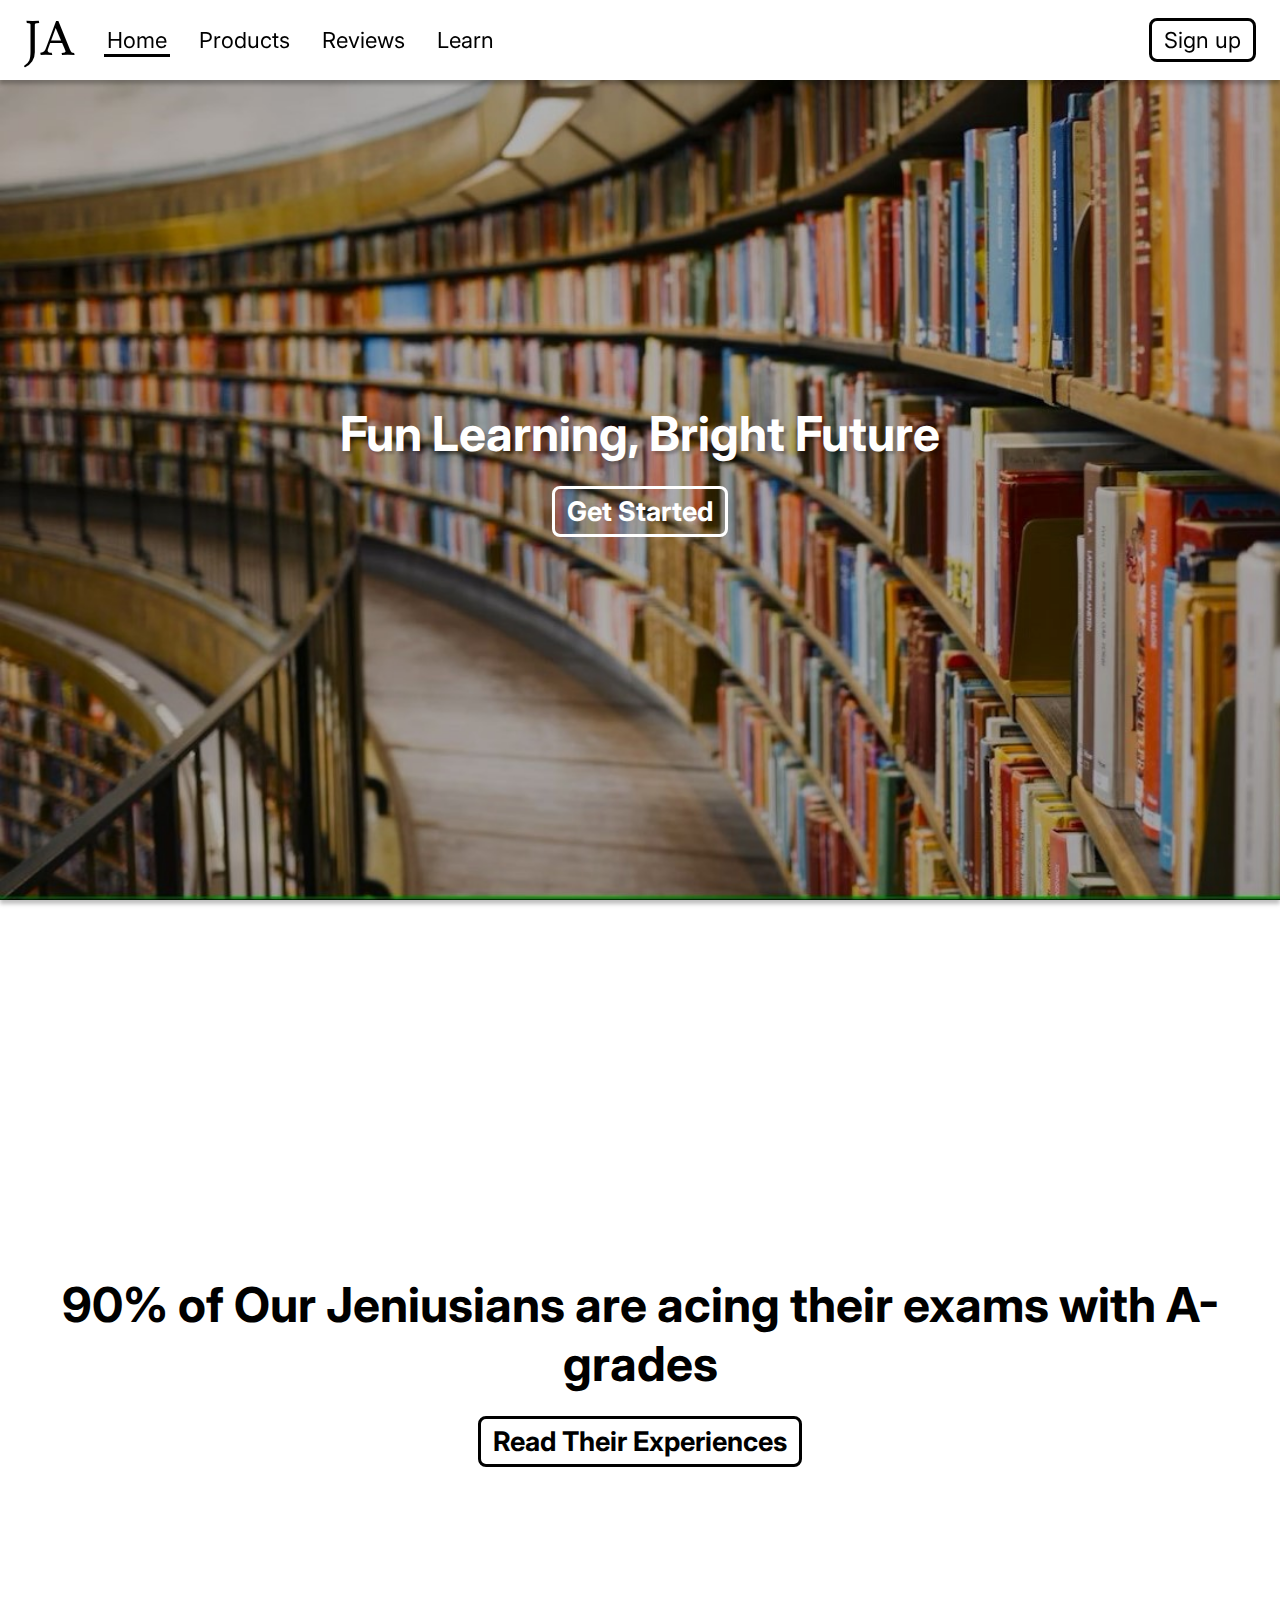
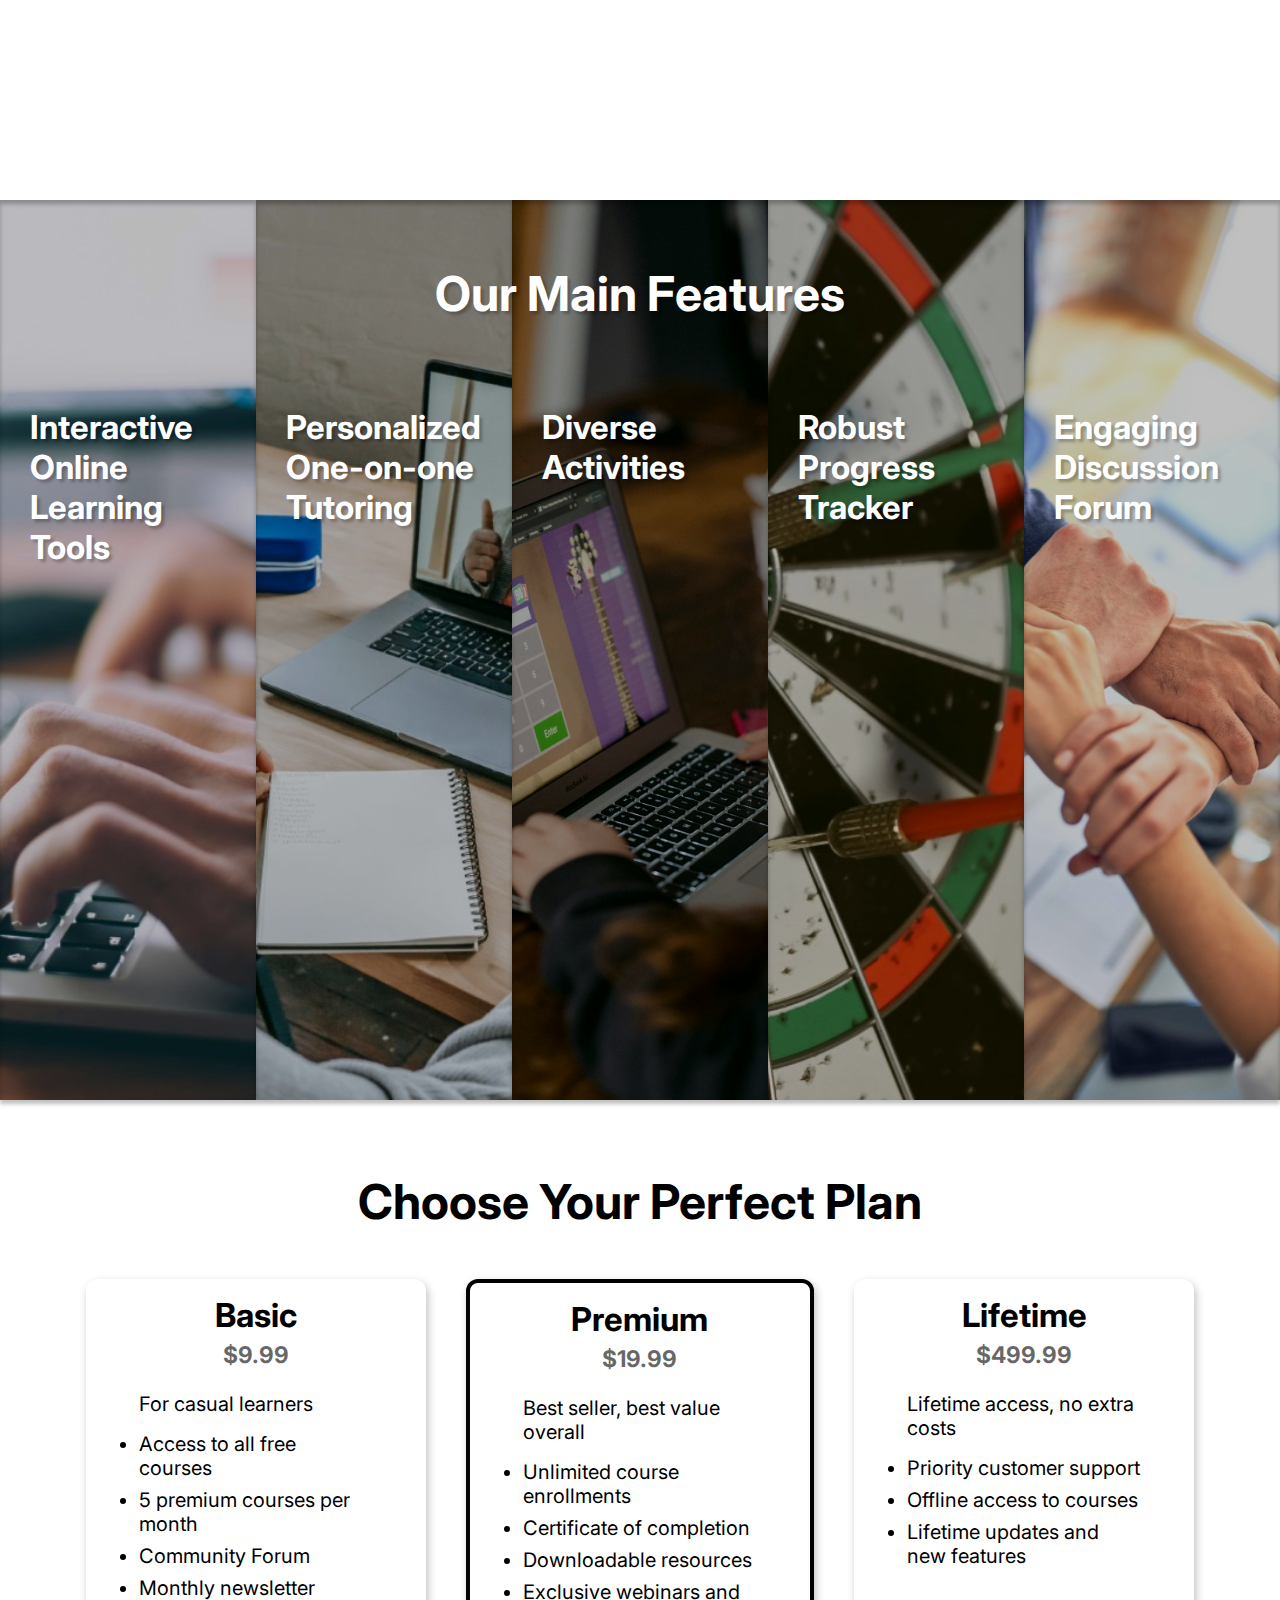
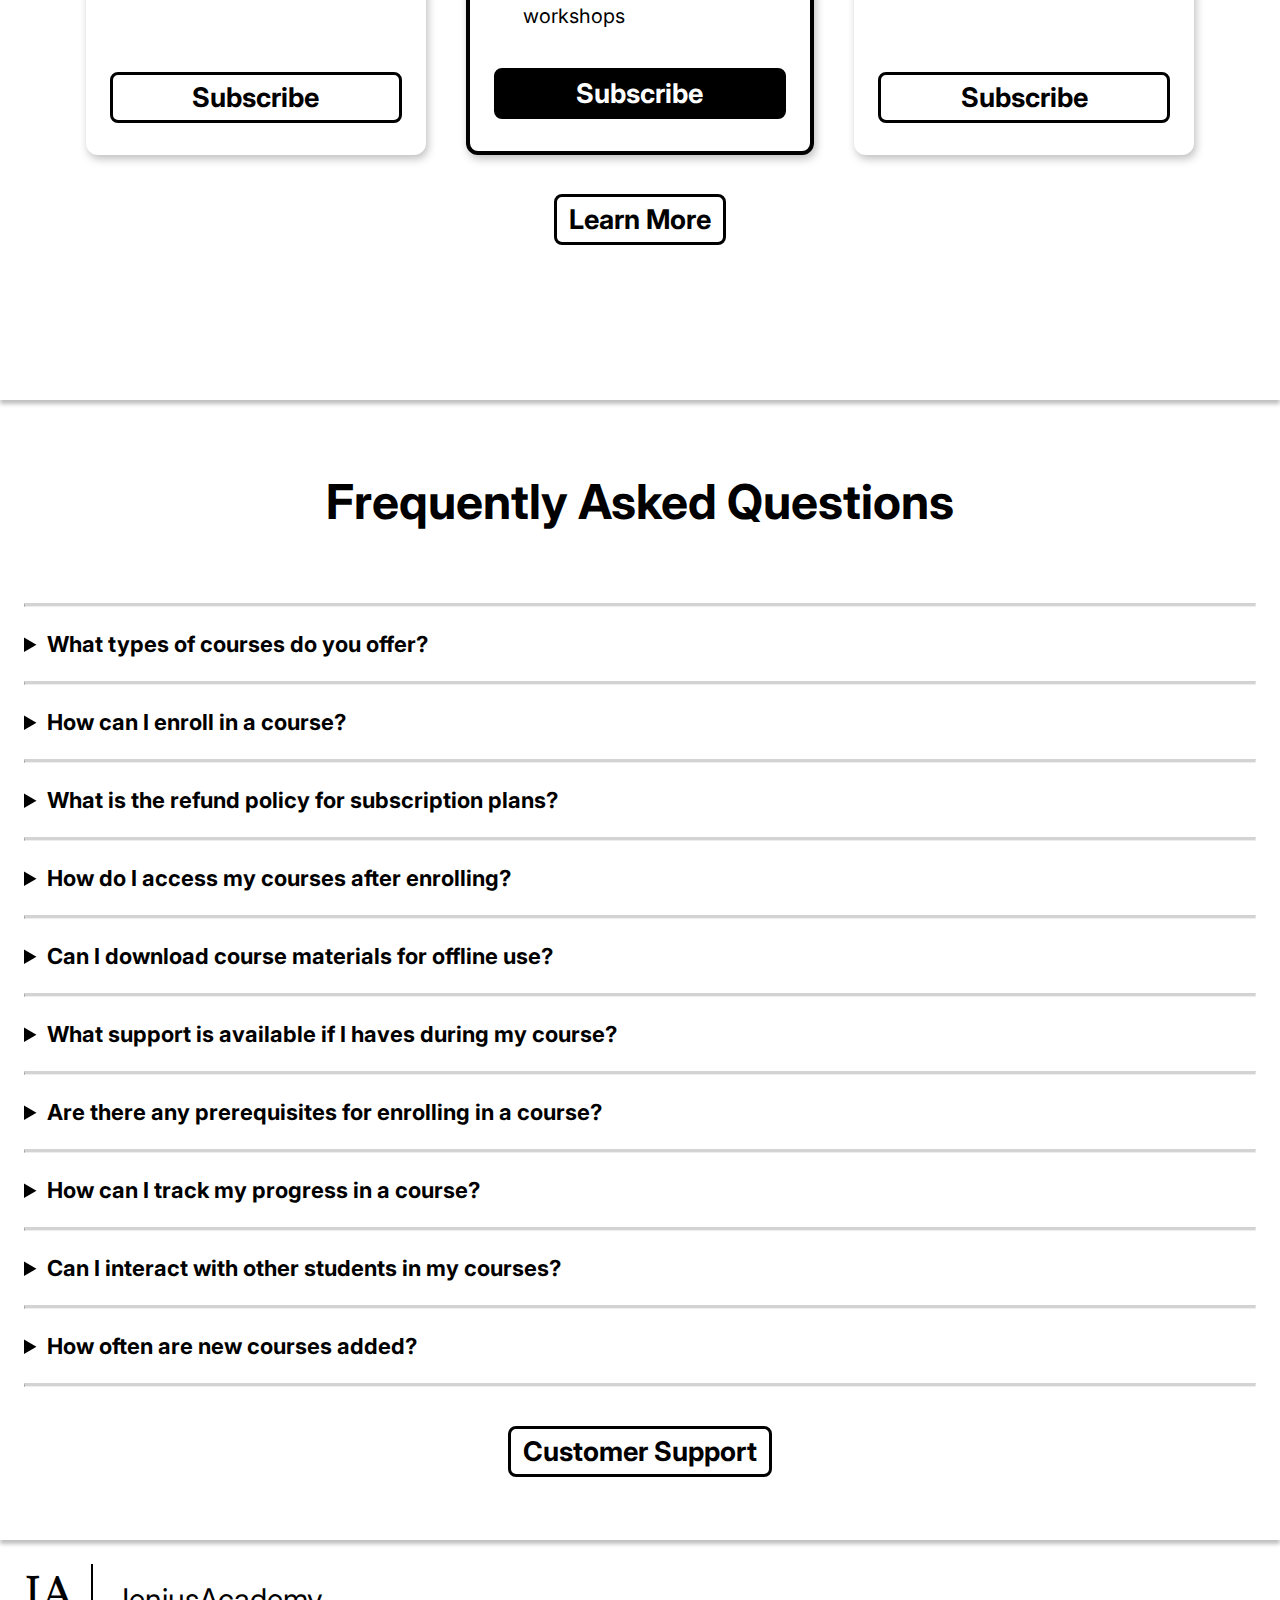
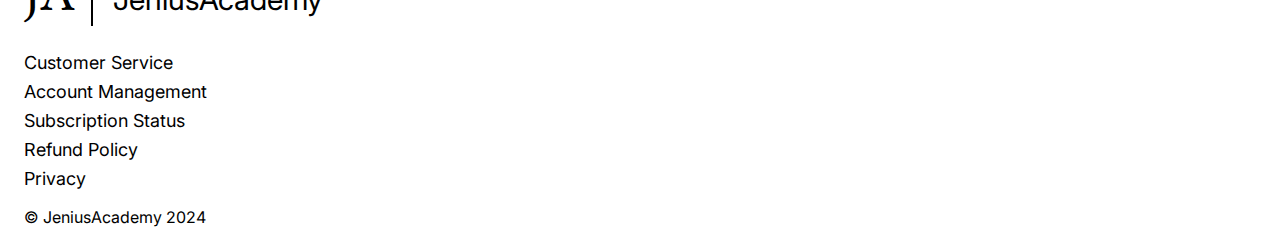
==== commit 3030bf91: "Fixed animation and responsiveness" ====
--- a/index.html
+++ b/index.html
@@ -33,7 +33,7 @@
     </div>
   </section>
   <section class="shaded-vertical" id="features">
-    <h1 class="inter-bold shaded-text feature-title">Our Main Features</h1>
+    <h1 class="inter-bold shaded-text" id="feature-title">Our Main Features</h1>
     <span class="feature" style="background-image: url(/assets/img/feature1.jpg);">
       <div>
         <h2 class="inter-bold shaded-text">Interactive Online Learning Tools</h2>
@@ -49,7 +49,7 @@
         <p class="inter-regular shaded-text">Expert tutors provide individualized online instruction,
           addressing your
           unique learning needs with flexible
-          scheduling. Description</p>
+          scheduling.</p>
       </div>
     </span>
     <span class="feature" style="background-image: url(/assets/img/feature3.jpg);">
--- a/styles/style.css
+++ b/styles/style.css
@@ -1,39 +1,56 @@
 @media screen {
   :root {
-    --logo-size: 48px;
-    --logo-name-size: 30px;
-    --navigation-size: 22px;
-    --title-size: 48px;
-    --second-title-size: 32px;
-    --signup-text-size: 22px;
-    --price-size: 22px;
-    --description-size: 18px;
-    --generic-button-size: 28px;
-    --features-percentage: 20%;
     --feature-title-visibility: initial;
-    --feature-flex-value: 1.3 1;
-    --card-padding: 16px 24px 32px 24px;
   }
+
+  #toggle-horizontal {
+    font-size: var(--signup-text-size);
+    white-space: nowrap;
+    overflow: hidden;
+    text-overflow: ellipsis;
+    cursor: pointer;
+  }
+
+  #toggle-vertical, #burger-icon {
+    display: none;
+  }
+}
+
+@media screen and (max-width: 1200px) {
+  :root {
+    --feature-title-visibility: none;
+  }
 }
 
 @media screen and (max-width: 768px) {
-  :root {
-    --logo-size: 40px;
-    --logo-name-size: 30px;
-    --navigation-size: 18px;
-    --title-size: 40px;
-    --second-title-size: 32px;
-    --signup-text-size: 18px;
-    --price-size: 22px;
-    --description-size: 16px;
-    --generic-button-size: 24px;
-    --features-percentage: 20%;
-    --feature-title-visibility: none;
-    --feature-flex-value: 1.3 1;
+  #burger-icon {
+    display: inline-block;
   }
+
+  #toggle-vertical {
+    display: flex;
+  }
+
+  .navigation-button, #toggle-horizontal {
+    display: none;
+  }
 }
 
 :root {
+  --logo-size: calc(43px + 0.390625vw);
+  --logo-name-size: calc(25px + 0.390625vw);
+  --navigation-size: calc(17px + 0.390625vw);
+  --title-size: calc(43px + 0.390625vw);
+  --second-title-size: calc(28px + 0.390625vw);
+  --signup-text-size: calc(17px + 0.390625vw);
+  --price-size: calc(18px + 0.390625vw);
+  --description-size: calc(15px + 0.390625vw);
+  --generic-button-size: calc(22px + 0.390625vw);
+
+  --features-percentage: 20%;
+  --feature-flex-value: 1.3 1;
+  --card-padding: 16px 24px 32px 24px;
+
   --main-color: black;
   --back-color: white;
   --hyperlink-hover-color: rgba(0, 0, 0, 0.75);
@@ -46,6 +63,12 @@
 
 html {
   scroll-behavior: smooth;
+  -ms-overflow-style: none;  /* IE and Edge */
+  scrollbar-width: none;  /* Firefox */
+}
+
+html::-webkit-scrollbar {
+  display: none;
 }
 
 .lusitana-regular {
@@ -213,7 +236,7 @@
   margin-right: 16px;
 }
 
-.navigation-button::after {
+.navigation-button::after, .navigation-button-vertical::after, #toggle-vertical:after {
   transition-duration: 0.3s;
   content: "";
   height: 3px;
@@ -225,7 +248,7 @@
   pointer-events: none;
 }
 
-.navigation-button:hover::after {
+.navigation-button:hover::after, .navigation-button-vertical:hover::after, #toggle-vertical:hover::after {
   transition-duration: 0.3s;
   width: 110%;
   left: -5%;
@@ -251,10 +274,72 @@
   margin-right: 16px;
 }
 
-#toggle {
+#burger-icon {
+  cursor: pointer;
+}
+
+#burger-icon:hover div {
+  transition-duration: 0.3s;
+  box-shadow: 3px 3px 3px var(--shadow-color);
+}
+
+.bar1, .bar2, .bar3 {
+  width: 35px;
+  height: 5px;
+  background-color: var(--main-color);
+  margin: 6px 0;
+  transition: 0.4s;
+}
+
+.change .bar1 {
+  transform: translate(0, 11px) rotate(-45deg);
+}
+
+.change .bar2 {opacity: 0;}
+
+.change .bar3 {
+  transform: translate(0, -11px) rotate(45deg);
+}
+
+#vertical-navigation {
+  display: flex;
+  position: fixed;
+  flex-direction: column;
+  padding: 28px;
+  text-align: center;
+  justify-content: center;
+  gap: 20px;
+  top: 80px;
+  background-color: var(--back-color);
+  right: 0;
+  border-bottom-left-radius: 8px;
+  min-width: 128px;
+}
+
+#vertical-navigation * {
+  margin: auto;
+}
+
+.toggleNavOff {
+  transition-duration: 0.5s;
+  transform: translateY(-110%);
+  clip-path: inset(110% -10px 0 -10px);
+}
+
+.toggleNav {
+  transition-duration: 0.5s;
+  clip-path: inset(0px -10px -10px -10px);
+}
+
+#toggle-vertical {
+  position: relative;
+  margin: 0 auto;
   font-size: var(--signup-text-size);
-  cursor: pointer;
-  display: none;
+}
+
+.navigation-button-vertical {
+  position: relative;
+  font-size: var(--navigation-size);
 }
 
 .black-button {
@@ -382,7 +467,7 @@
   background-position: center;
   height: 100vh;
   box-sizing: border-box;
-  min-width: 210px;
+  min-width: 240px;
 }
 
 .feature:hover {
@@ -586,11 +671,11 @@
 #register-form {
   display: flex;
   flex-wrap: wrap;
-  gap: 20px;
+  gap: 8px;
 }
 
 form label {
-  height: 16px;
+  height: 22px;
   display: block;
   font-size: 16px;
   padding-left: 8px;
@@ -606,7 +691,7 @@
   box-sizing: border-box;
   font-size: var(--generic-button-size);
   border: 0;
-  border-bottom: 3px solid var(--half-transparent-dark-color);
+  border-bottom: 2px solid var(--half-transparent-dark-color);
   padding: 3px 12px;
 }
 
@@ -818,7 +903,8 @@
   margin: 4px 0;
 }
 
-.lecturer, #university {
+.lecturer,
+#university {
   font-size: var(--description-size);
 }
 
@@ -874,4 +960,4 @@
   flex: 0 1 30%;
   aspect-ratio: 16 / 9;
   border-radius: 12px;
-}+}
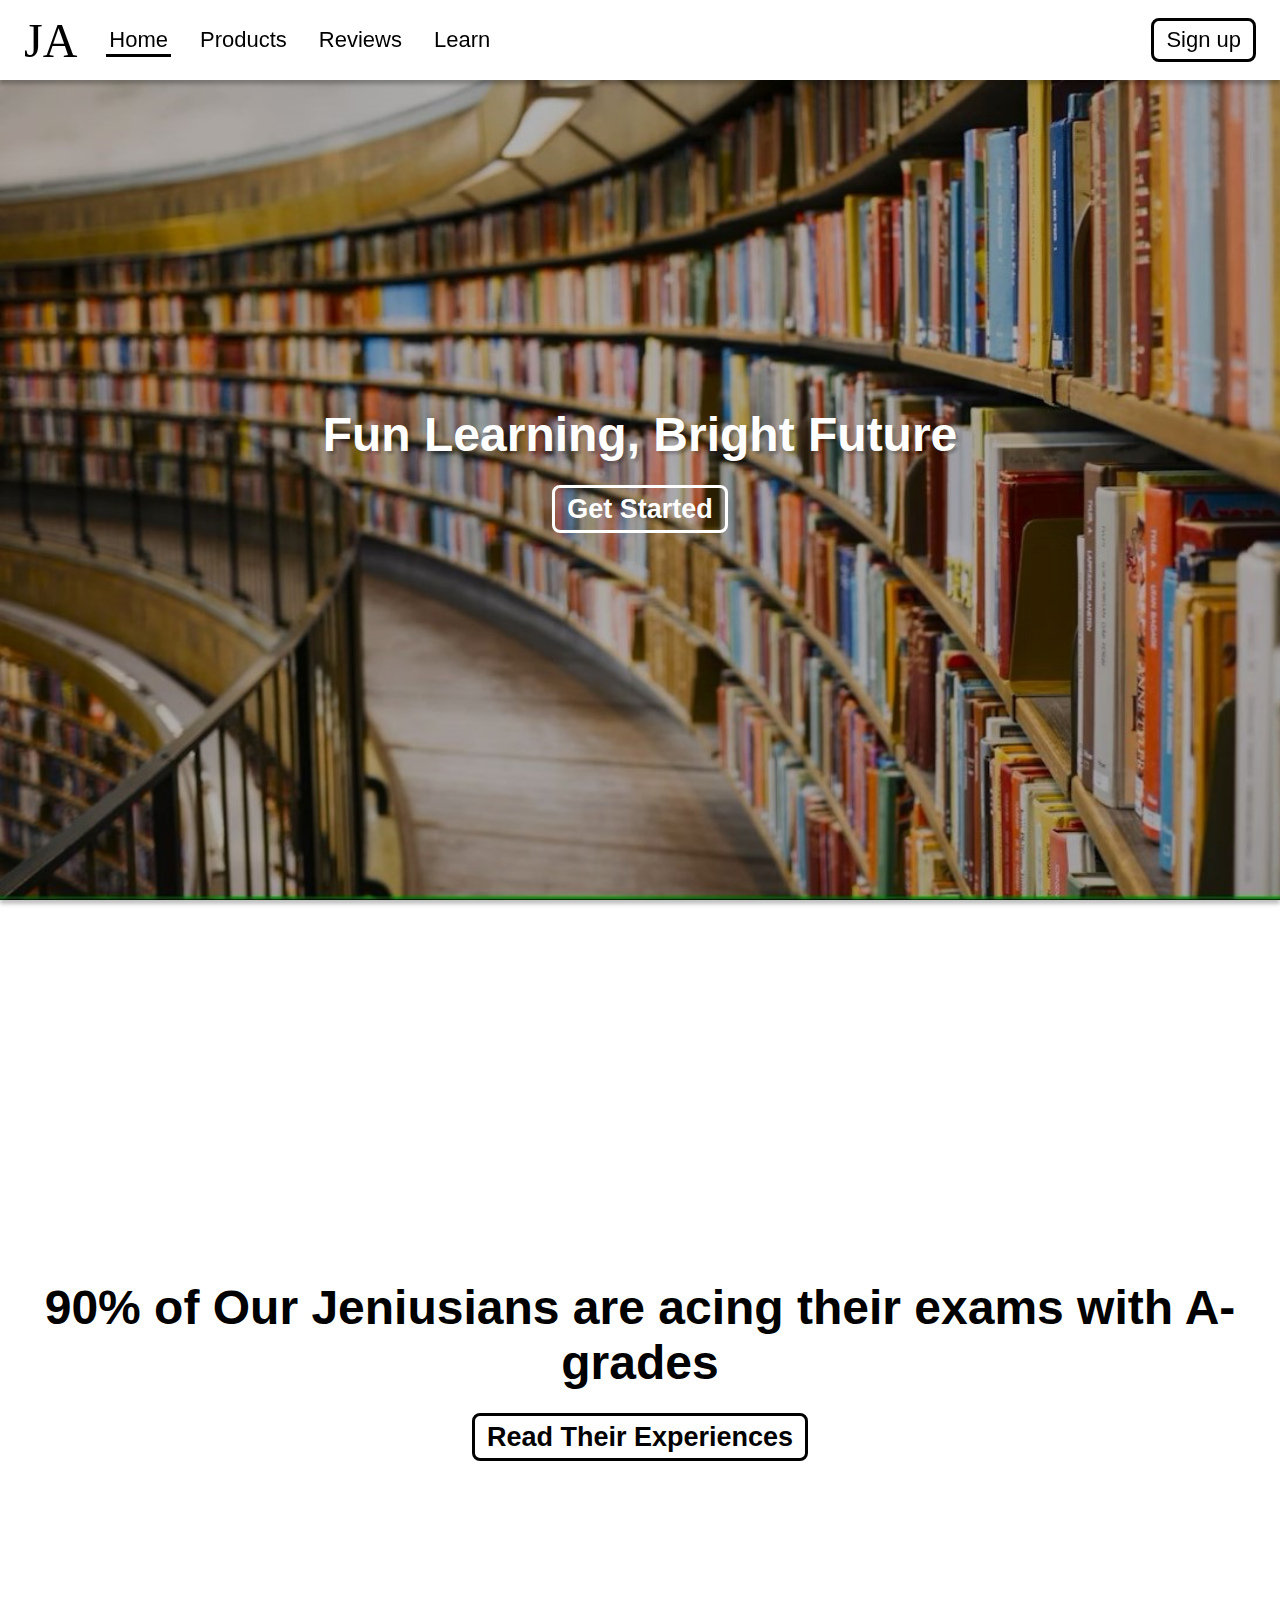
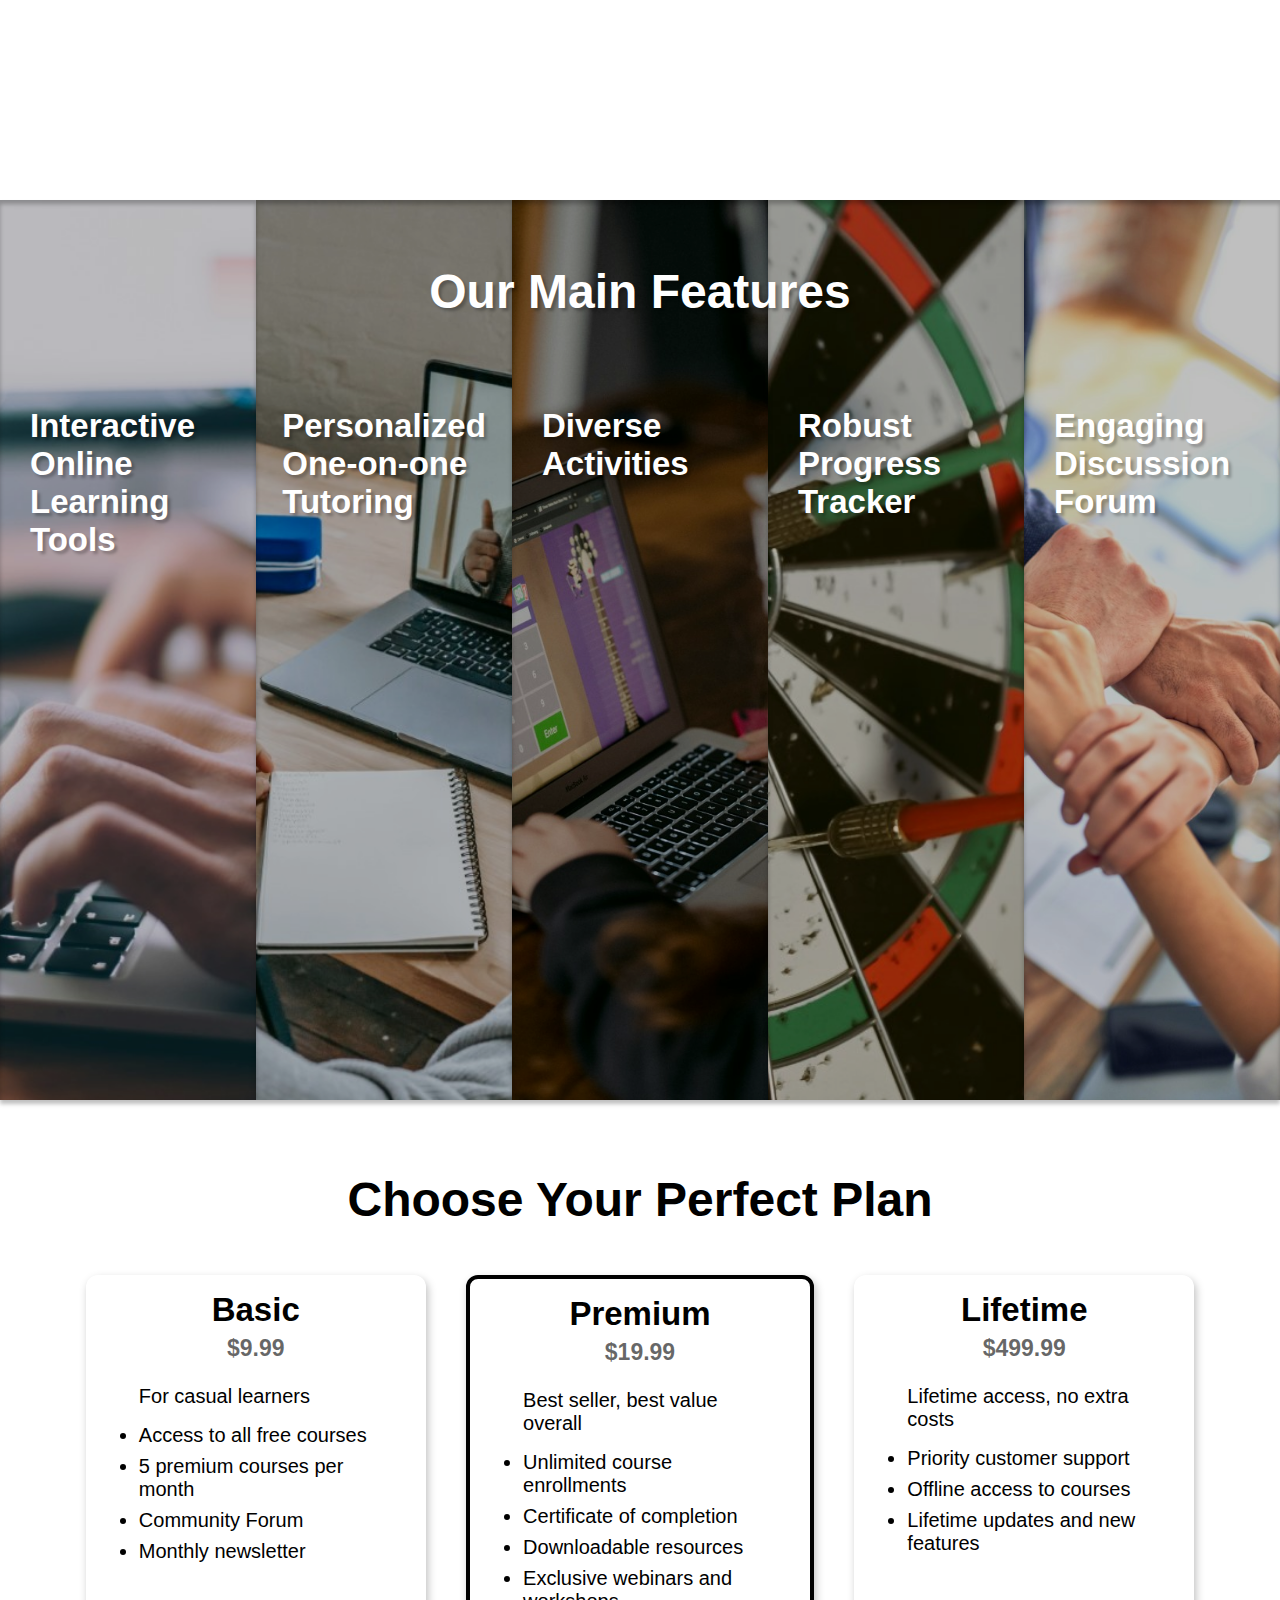
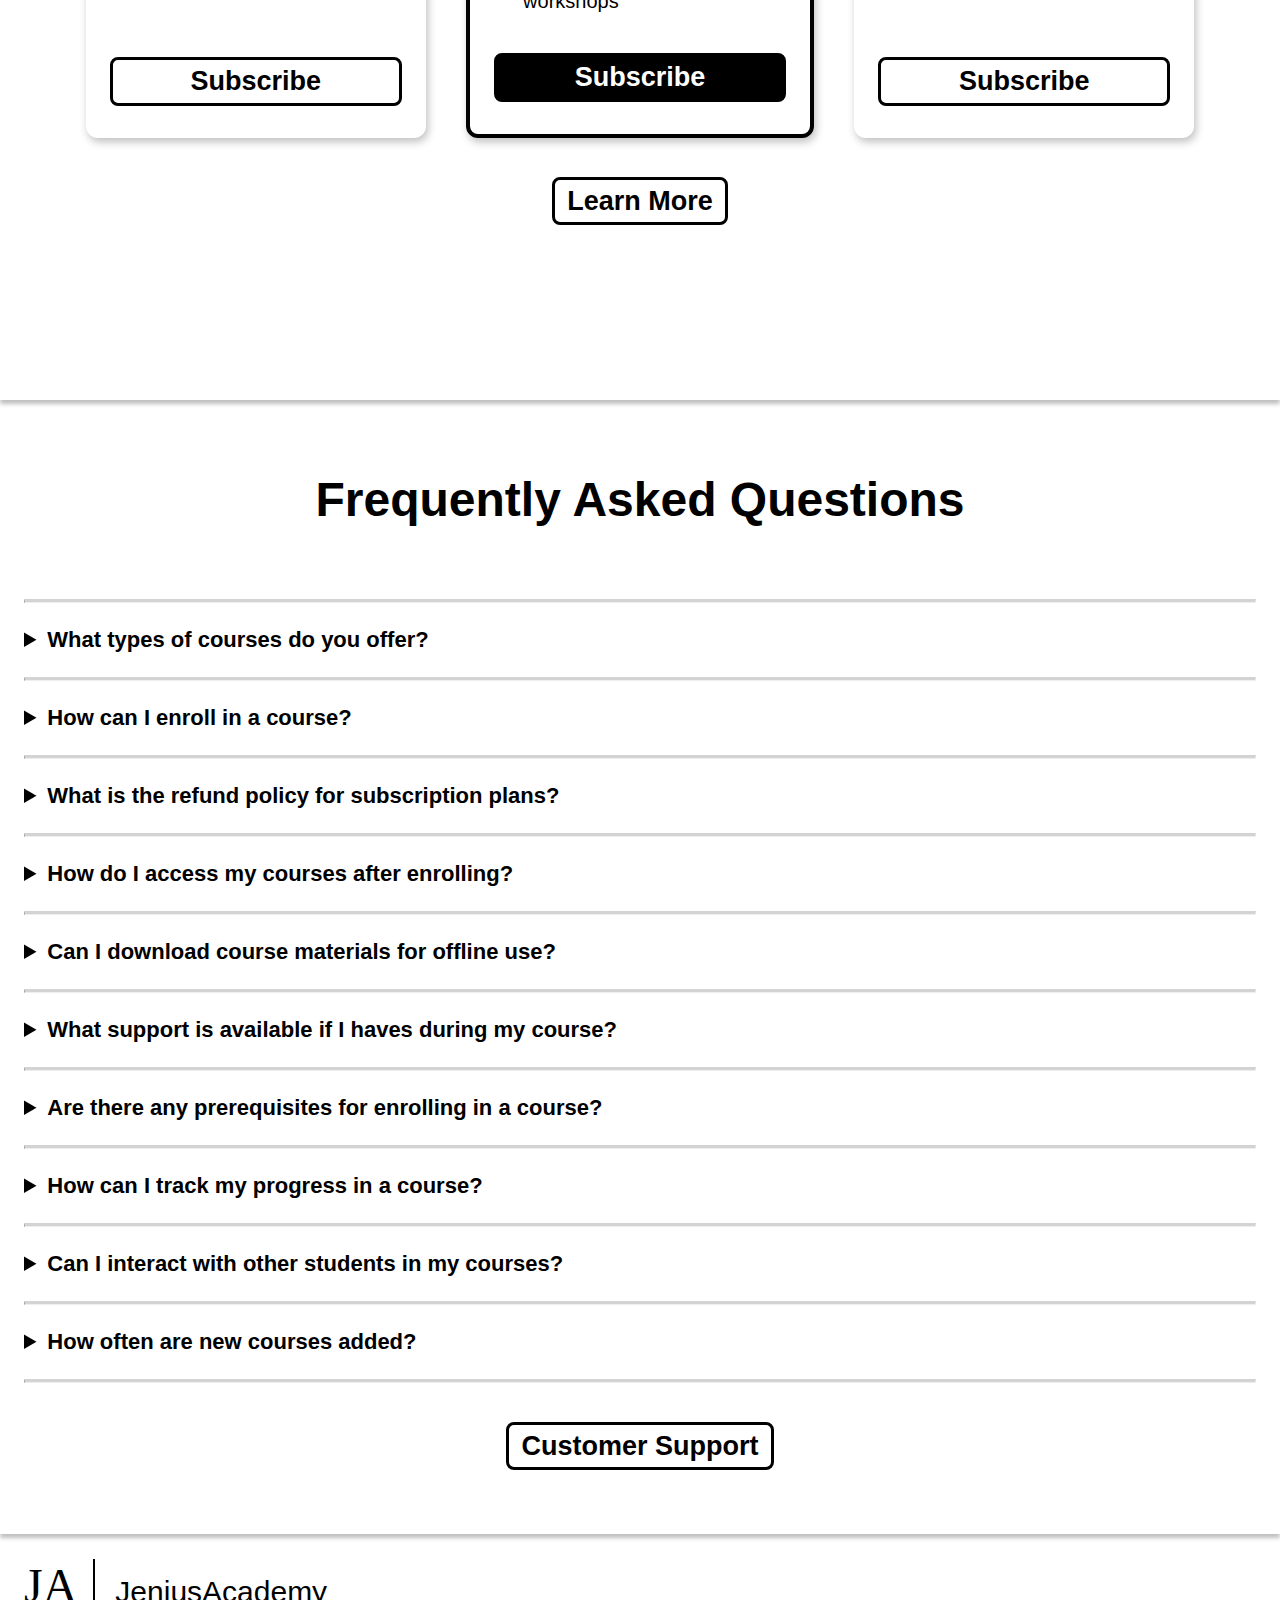
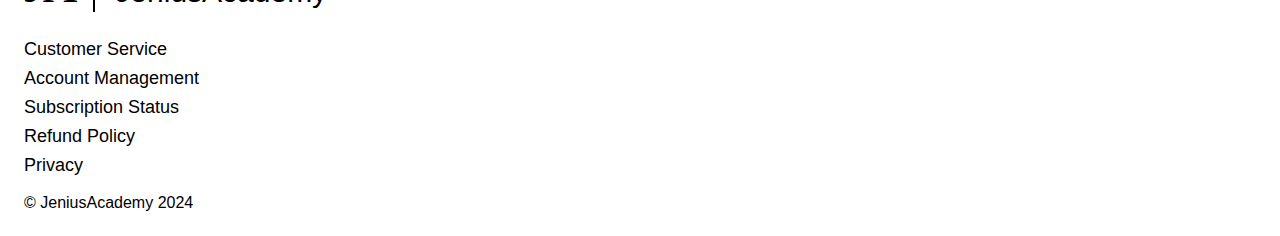
==== commit 4c36a42b: "Please final pls" ====
--- a/index.html
+++ b/index.html
@@ -4,16 +4,16 @@
 <head>
   <meta charset="UTF-8">
   <meta name="viewport" content="width=device-width, initial-scale=1.0">
-  <link rel="stylesheet" href="./styles/style.css">
+  <link rel="stylesheet" href="../styles/style.css">
   <script src="./scripts/customElements.js" defer></script>
   <script src="./scripts/authenticate.js" defer></script>
-  <link rel="preconnect" href="https://fonts.googleapis.com">
-  <link rel="preconnect" href="https://fonts.gstatic.com" crossorigin>
+  <link rel="preconnect" href=".https://fonts.googleapis.com">
+  <link rel="preconnect" href=".https://fonts.gstatic.com" crossorigin>
   <link
-    href="https://fonts.googleapis.com/css2?family=Lusitana:wght@400;700&family=Roboto+Mono:ital,wght@0,100..700;1,100..700&display=swap"
+    href=".https://fonts.googleapis.com/css2?family=Lusitana:wght@400;700&family=Roboto+Mono:ital,wght@0,100..700;1,100..700&display=swap"
     rel="stylesheet">
   <link
-    href="https://fonts.googleapis.com/css2?family=Inter:wght@100..900&family=Lusitana:wght@400;700&family=Roboto+Mono:ital,wght@0,100..700;1,100..700&display=swap"
+    href=".https://fonts.googleapis.com/css2?family=Inter:wght@100..900&family=Lusitana:wght@400;700&family=Roboto+Mono:ital,wght@0,100..700;1,100..700&display=swap"
     rel="stylesheet">
   <title>Home</title>
 </head>
@@ -23,18 +23,18 @@
   <section class="shaded-vertical" id="main">
     <div class="spacer">
       <h1 class="inter-bold shaded-text">Fun Learning, Bright Future</h1>
-      <a class="inter-bold white-button" href="/subscription/index.html">Get Started</a>
+      <a class="inter-bold white-button" href="./subscription/index.html">Get Started</a>
     </div>
   </section>
   <section class="shaded-vertical" id="boast">
     <div class="spacer">
       <h1 class="inter-bold">90% of Our Jeniusians are acing their exams with A-grades</h1>
-      <a class="inter-bold black-button" href="/testimony/index.html">Read Their Experiences</a>
+      <a class="inter-bold black-button" href="./testimony/index.html">Read Their Experiences</a>
     </div>
   </section>
   <section class="shaded-vertical" id="features">
     <h1 class="inter-bold shaded-text" id="feature-title">Our Main Features</h1>
-    <span class="feature" style="background-image: url(/assets/img/feature1.jpg);">
+    <span class="feature" style="background-image: url(./assets/img/feature1.jpg);">
       <div>
         <h2 class="inter-bold shaded-text">Interactive Online Learning Tools</h2>
         <p class="inter-regular shaded-text">An engaging platform with multimedia elements, adaptive
@@ -43,7 +43,7 @@
           interactive learning.</p>
       </div>
     </span>
-    <span class="feature" style="background-image: url(/assets/img/feature2.jpg)">
+    <span class="feature" style="background-image: url(./assets/img/feature2.jpg)">
       <div class="spacer">
         <h2 class="inter-bold shaded-text">Personalized One-on-one Tutoring</h2>
         <p class="inter-regular shaded-text">Expert tutors provide individualized online instruction,
@@ -52,7 +52,7 @@
           scheduling.</p>
       </div>
     </span>
-    <span class="feature" style="background-image: url(/assets/img/feature3.jpg);">
+    <span class="feature" style="background-image: url(./assets/img/feature3.jpg);">
       <div>
         <h2 class="inter-bold shaded-text">Diverse Activities</h2>
         <p class="inter-regular shaded-text">A variety of practice exercises, challenges, and
@@ -62,7 +62,7 @@
           application.</p>
       </div>
     </span>
-    <span class="feature" style="background-image: url('/assets/img/feature4.jpg');">
+    <span class="feature" style="background-image: url('./assets/img/feature4.jpg');">
       <div class="spacer">
         <h2 class="inter-bold shaded-text">Robust Progress Tracker</h2>
         <p class="inter-regular shaded-text">A visual tool to monitor your performance, set goals, and
@@ -71,7 +71,7 @@
           improvement.</p>
       </div>
     </span>
-    <span class="feature" style="background-image: url('/assets/img/feature5.jpg');">
+    <span class="feature" style="background-image: url('./assets/img/feature5.jpg');">
       <div>
         <h2 class="inter-bold shaded-text">Engaging Discussion Forum</h2>
         <p class="inter-regular shaded-text">A community space for learners to asks, discuss
@@ -95,7 +95,7 @@
             <li>Community Forum</li>
             <li>Monthly newsletter</li>
           </ul>
-          <a href="" class="inter-bold black-button">Subscribe</a>
+          <a href="." class="inter-bold black-button">Subscribe</a>
         </span>
         <span class="shaded-card suggested-card plan">
           <h2 class="inter-bold">Premium</h2>
@@ -107,7 +107,7 @@
             <li>Downloadable resources</li>
             <li>Exclusive webinars and workshops</li>
           </ul>
-          <a href="" class="inter-bold black-button-filled">Subscribe</a>
+          <a href="." class="inter-bold black-button-filled">Subscribe</a>
         </span>
         <span class="shaded-card plan">
           <h2 class="inter-bold">Lifetime</h2>
@@ -118,10 +118,10 @@
             <li>Offline access to courses</li>
             <li>Lifetime updates and new features</li>
           </ul>
-          <a href="" class="inter-bold black-button">Subscribe</a>
+          <a href="." class="inter-bold black-button">Subscribe</a>
         </span>
       </div>
-      <a class="inter-bold black-button" href="/subscription/index.html#features">Learn More</a>
+      <a class="inter-bold black-button" href="./subscription/index.html#features">Learn More</a>
     </div>
   </section>
   <section class="shaded-vertical" id="faq">
@@ -200,7 +200,7 @@
         </details>
         <hr>
       </div>
-      <a href="" class="inter-bold black-button">Customer Support</a>
+      <a href="." class="inter-bold black-button">Customer Support</a>
     </div>
   </section>
   <custom-footer></custom-footer>
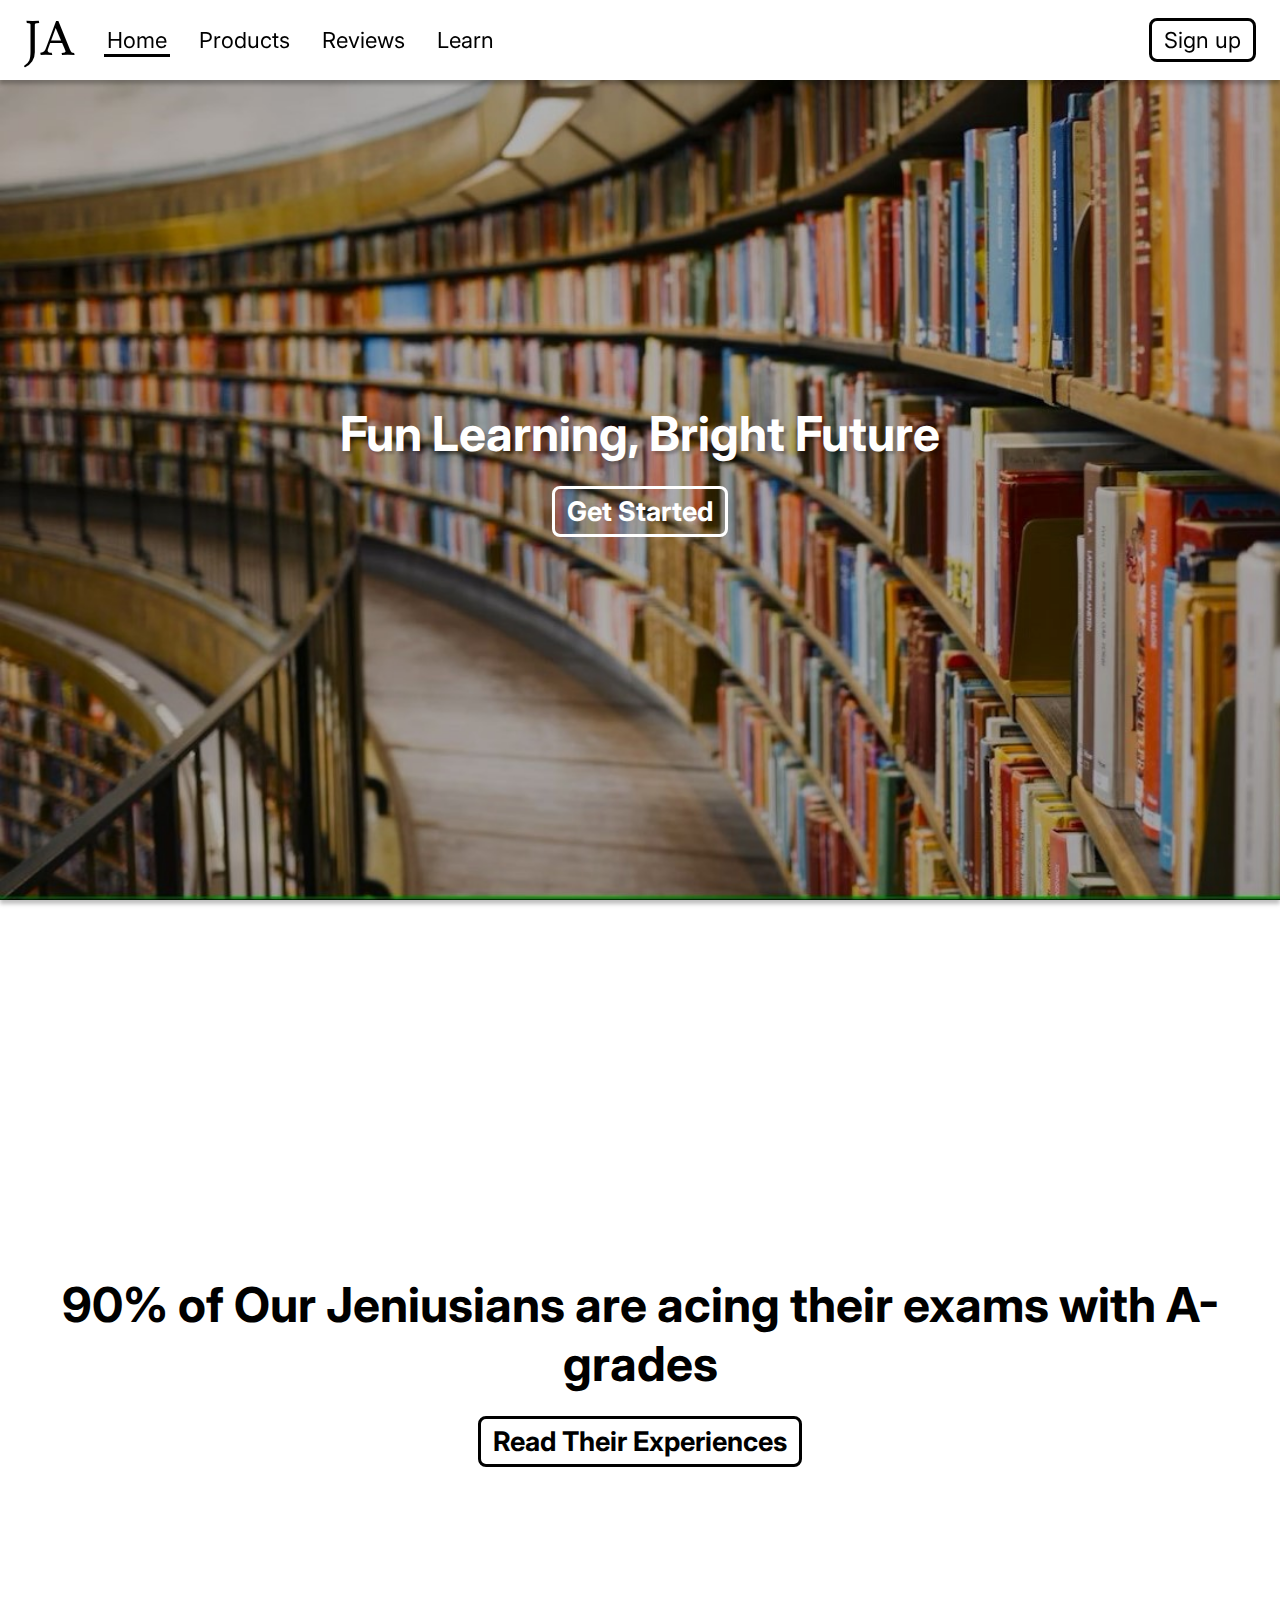
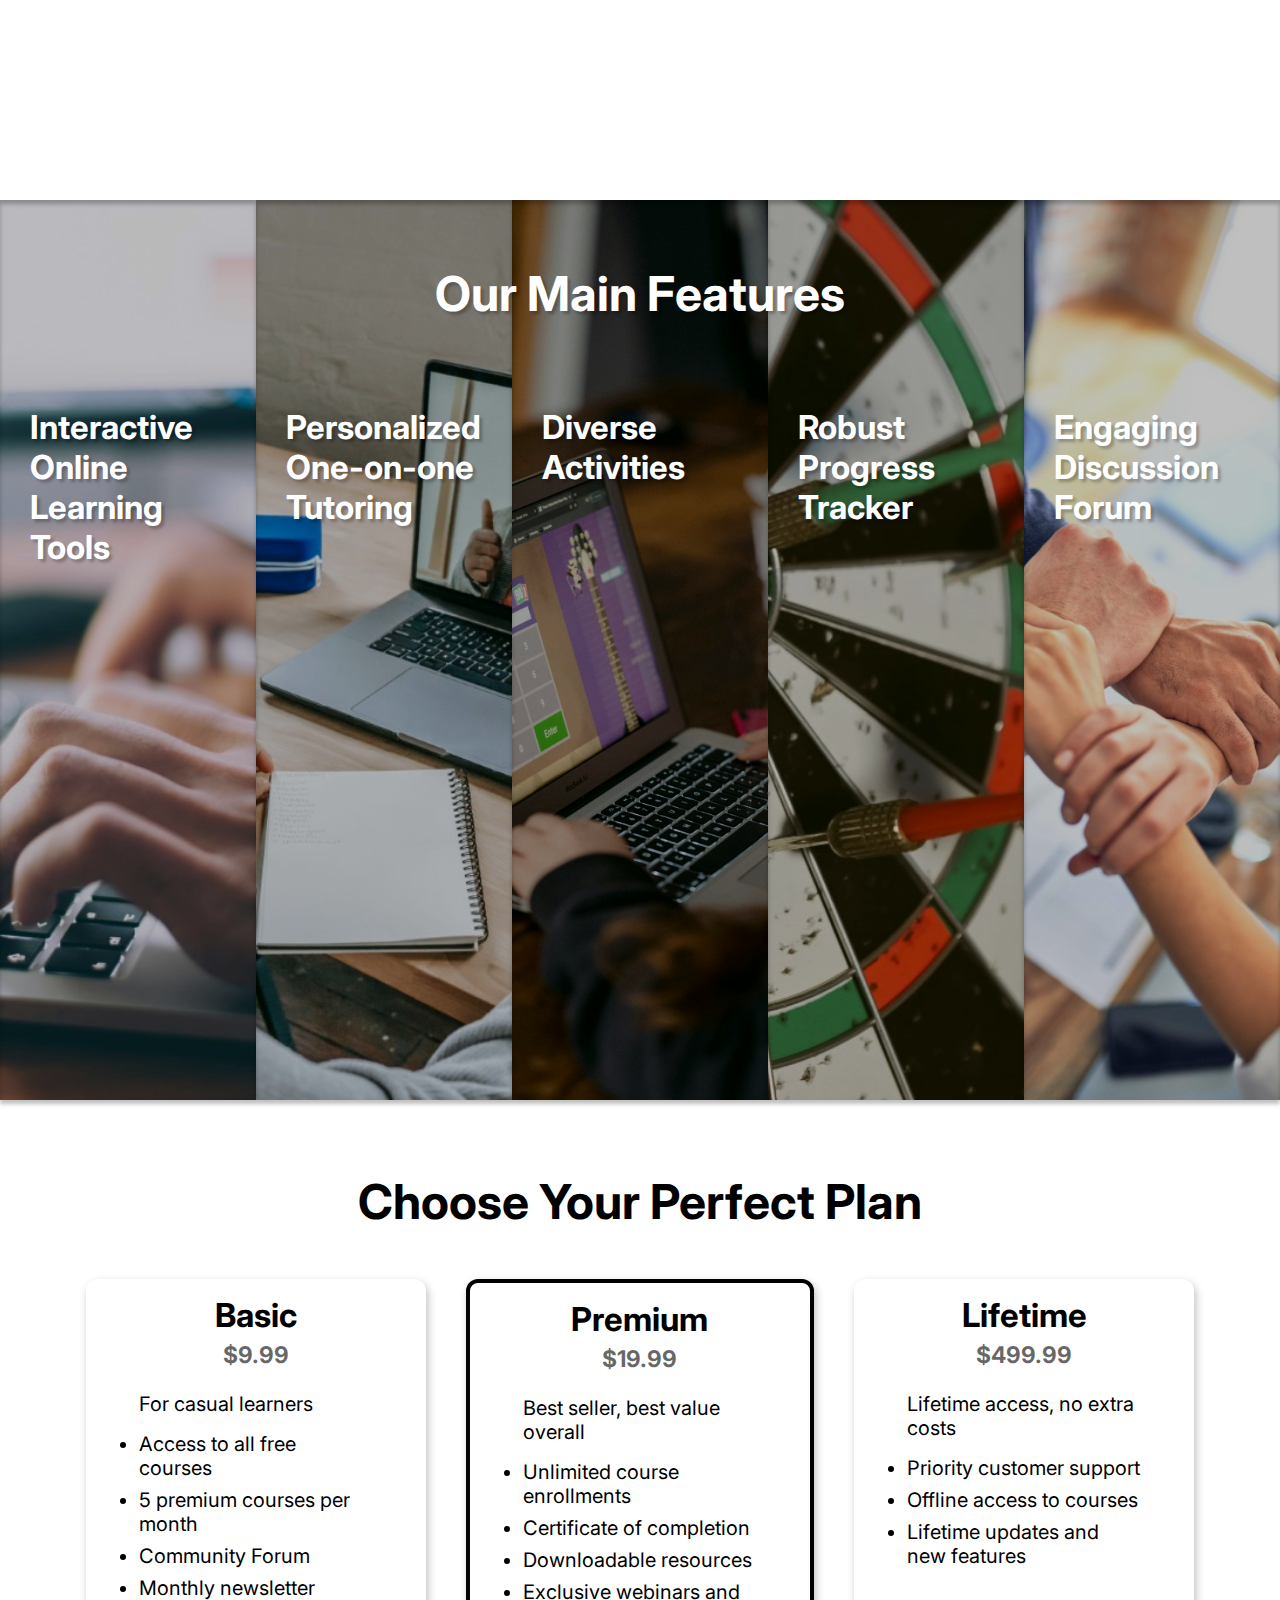
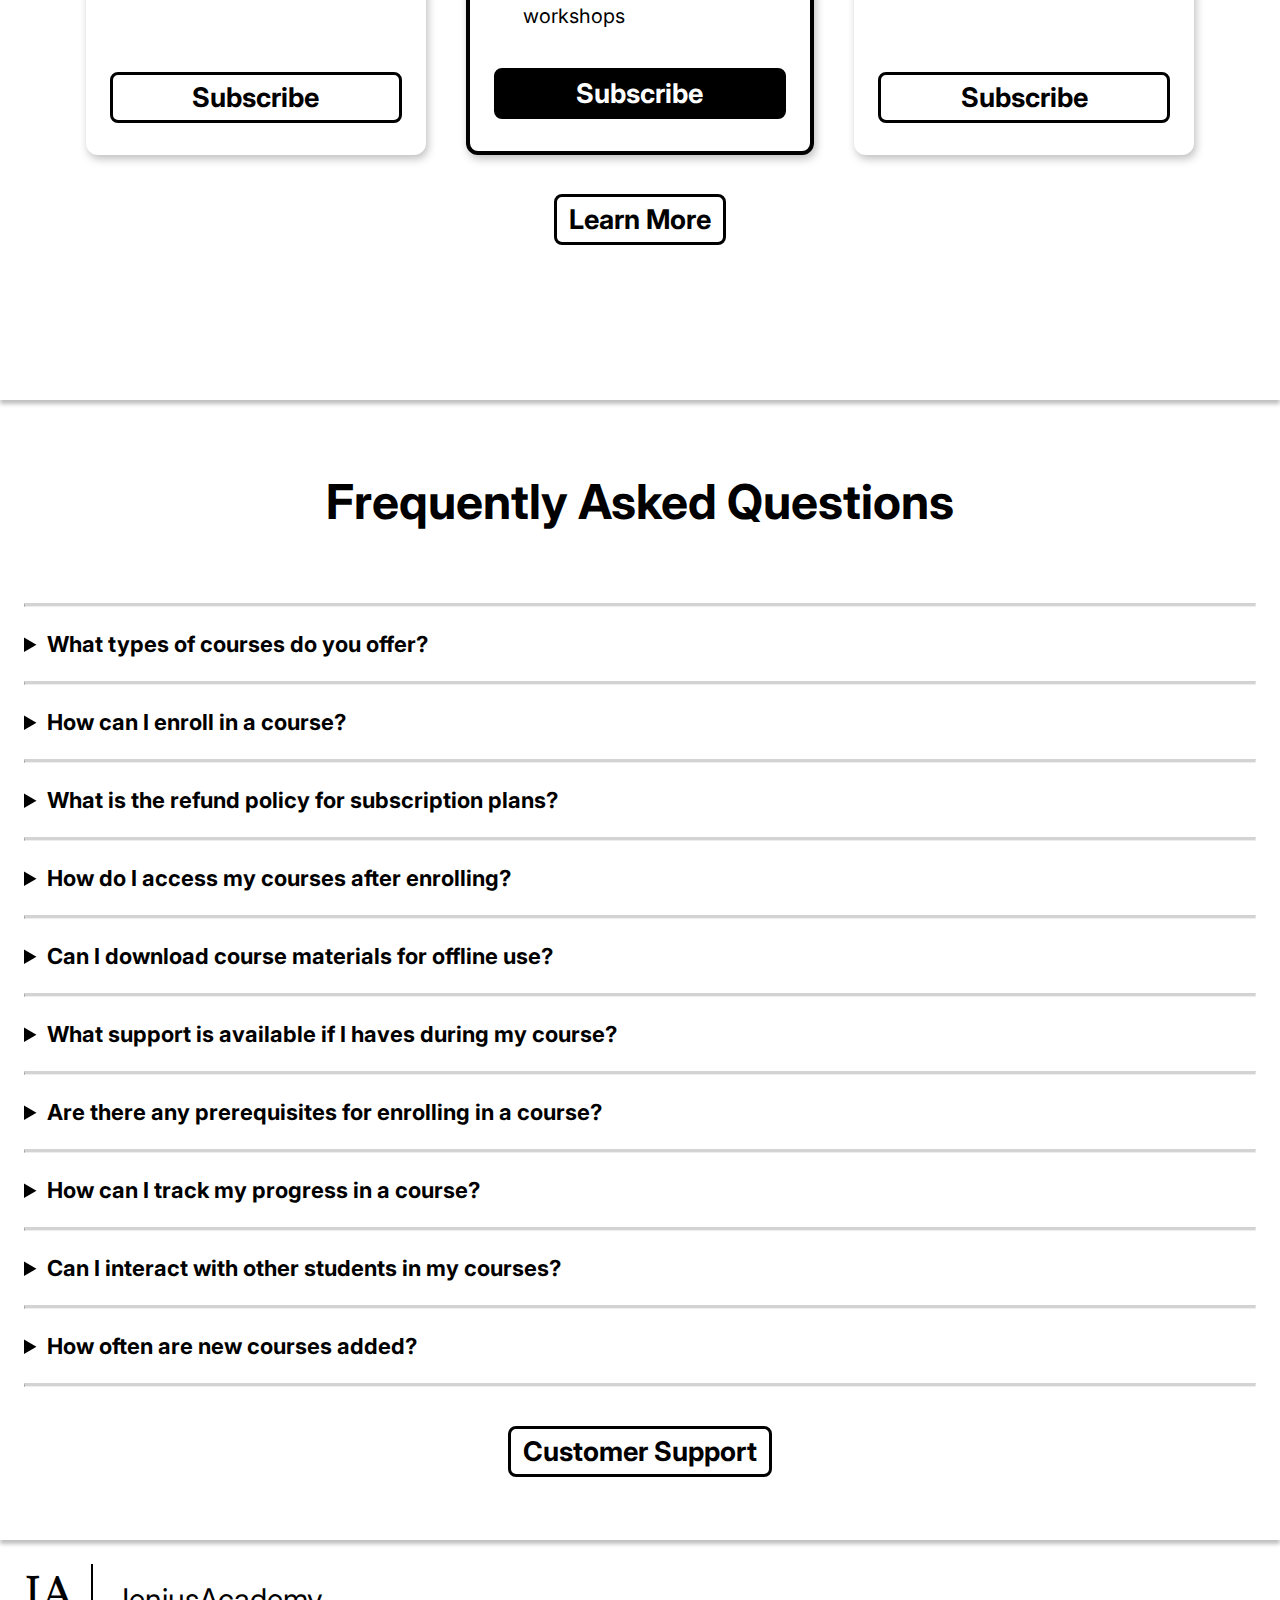
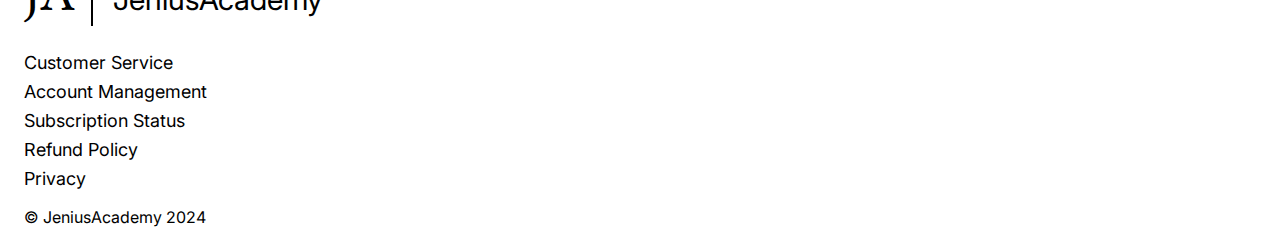
==== commit fe8c6705: "fixxxxx" ====
--- a/index.html
+++ b/index.html
@@ -4,16 +4,16 @@
 <head>
   <meta charset="UTF-8">
   <meta name="viewport" content="width=device-width, initial-scale=1.0">
-  <link rel="stylesheet" href="../styles/style.css">
+  <link rel="stylesheet" href="./styles/style.css">
   <script src="./scripts/customElements.js" defer></script>
   <script src="./scripts/authenticate.js" defer></script>
-  <link rel="preconnect" href=".https://fonts.googleapis.com">
-  <link rel="preconnect" href=".https://fonts.gstatic.com" crossorigin>
+  <link rel="preconnect" href="https://fonts.googleapis.com">
+  <link rel="preconnect" href="https://fonts.gstatic.com" crossorigin>
   <link
-    href=".https://fonts.googleapis.com/css2?family=Lusitana:wght@400;700&family=Roboto+Mono:ital,wght@0,100..700;1,100..700&display=swap"
+    href="https://fonts.googleapis.com/css2?family=Lusitana:wght@400;700&family=Roboto+Mono:ital,wght@0,100..700;1,100..700&display=swap"
     rel="stylesheet">
   <link
-    href=".https://fonts.googleapis.com/css2?family=Inter:wght@100..900&family=Lusitana:wght@400;700&family=Roboto+Mono:ital,wght@0,100..700;1,100..700&display=swap"
+    href="https://fonts.googleapis.com/css2?family=Inter:wght@100..900&family=Lusitana:wght@400;700&family=Roboto+Mono:ital,wght@0,100..700;1,100..700&display=swap"
     rel="stylesheet">
   <title>Home</title>
 </head>
@@ -95,7 +95,7 @@
             <li>Community Forum</li>
             <li>Monthly newsletter</li>
           </ul>
-          <a href="." class="inter-bold black-button">Subscribe</a>
+          <a href="" class="inter-bold black-button">Subscribe</a>
         </span>
         <span class="shaded-card suggested-card plan">
           <h2 class="inter-bold">Premium</h2>
@@ -107,7 +107,7 @@
             <li>Downloadable resources</li>
             <li>Exclusive webinars and workshops</li>
           </ul>
-          <a href="." class="inter-bold black-button-filled">Subscribe</a>
+          <a href="" class="inter-bold black-button-filled">Subscribe</a>
         </span>
         <span class="shaded-card plan">
           <h2 class="inter-bold">Lifetime</h2>
@@ -118,7 +118,7 @@
             <li>Offline access to courses</li>
             <li>Lifetime updates and new features</li>
           </ul>
-          <a href="." class="inter-bold black-button">Subscribe</a>
+          <a href="" class="inter-bold black-button">Subscribe</a>
         </span>
       </div>
       <a class="inter-bold black-button" href="./subscription/index.html#features">Learn More</a>
@@ -200,7 +200,7 @@
         </details>
         <hr>
       </div>
-      <a href="." class="inter-bold black-button">Customer Support</a>
+      <a href="" class="inter-bold black-button">Customer Support</a>
     </div>
   </section>
   <custom-footer></custom-footer>
--- a/styles/style.css
+++ b/styles/style.css
@@ -11,7 +11,8 @@
     cursor: pointer;
   }
 
-  #toggle-vertical, #burger-icon {
+  #toggle-vertical,
+  #burger-icon {
     display: none;
   }
 }
@@ -31,7 +32,8 @@
     display: flex;
   }
 
-  .navigation-button, #toggle-horizontal {
+  .navigation-button,
+  #toggle-horizontal {
     display: none;
   }
 }
@@ -63,8 +65,8 @@
 
 html {
   scroll-behavior: smooth;
-  -ms-overflow-style: none;  /* IE and Edge */
-  scrollbar-width: none;  /* Firefox */
+  -ms-overflow-style: none; /* IE and Edge */
+  scrollbar-width: none; /* Firefox */
 }
 
 html::-webkit-scrollbar {
@@ -236,7 +238,9 @@
   margin-right: 16px;
 }
 
-.navigation-button::after, .navigation-button-vertical::after, #toggle-vertical:after {
+.navigation-button::after,
+.navigation-button-vertical::after,
+#toggle-vertical:after {
   transition-duration: 0.3s;
   content: "";
   height: 3px;
@@ -248,7 +252,9 @@
   pointer-events: none;
 }
 
-.navigation-button:hover::after, .navigation-button-vertical:hover::after, #toggle-vertical:hover::after {
+.navigation-button:hover::after,
+.navigation-button-vertical:hover::after,
+#toggle-vertical:hover::after {
   transition-duration: 0.3s;
   width: 110%;
   left: -5%;
@@ -283,7 +289,9 @@
   box-shadow: 3px 3px 3px var(--shadow-color);
 }
 
-.bar1, .bar2, .bar3 {
+.bar1,
+.bar2,
+.bar3 {
   width: 35px;
   height: 5px;
   background-color: var(--main-color);
@@ -295,7 +303,9 @@
   transform: translate(0, 11px) rotate(-45deg);
 }
 
-.change .bar2 {opacity: 0;}
+.change .bar2 {
+  opacity: 0;
+}
 
 .change .bar3 {
   transform: translate(0, -11px) rotate(45deg);
@@ -314,6 +324,8 @@
   right: 0;
   border-bottom-left-radius: 8px;
   min-width: 128px;
+  box-shadow: inset 0 2px 4px -2px var(--shadow-color),
+    2px 4px 8px 0 var(--shadow-color);
 }
 
 #vertical-navigation * {
@@ -322,12 +334,14 @@
 
 .toggleNavOff {
   transition-duration: 0.5s;
-  transform: translateY(-110%);
-  clip-path: inset(110% -10px 0 -10px);
+  transition-timing-function: cubic-bezier(0.075, 0.82, 0.165, 1);
+  transform: translateX(100%);
+  clip-path: inset(0px -10px -10px 0px);
 }
 
 .toggleNav {
   transition-duration: 0.5s;
+  transition-timing-function: cubic-bezier(0.075, 0.82, 0.165, 1);
   clip-path: inset(0px -10px -10px -10px);
 }
 
